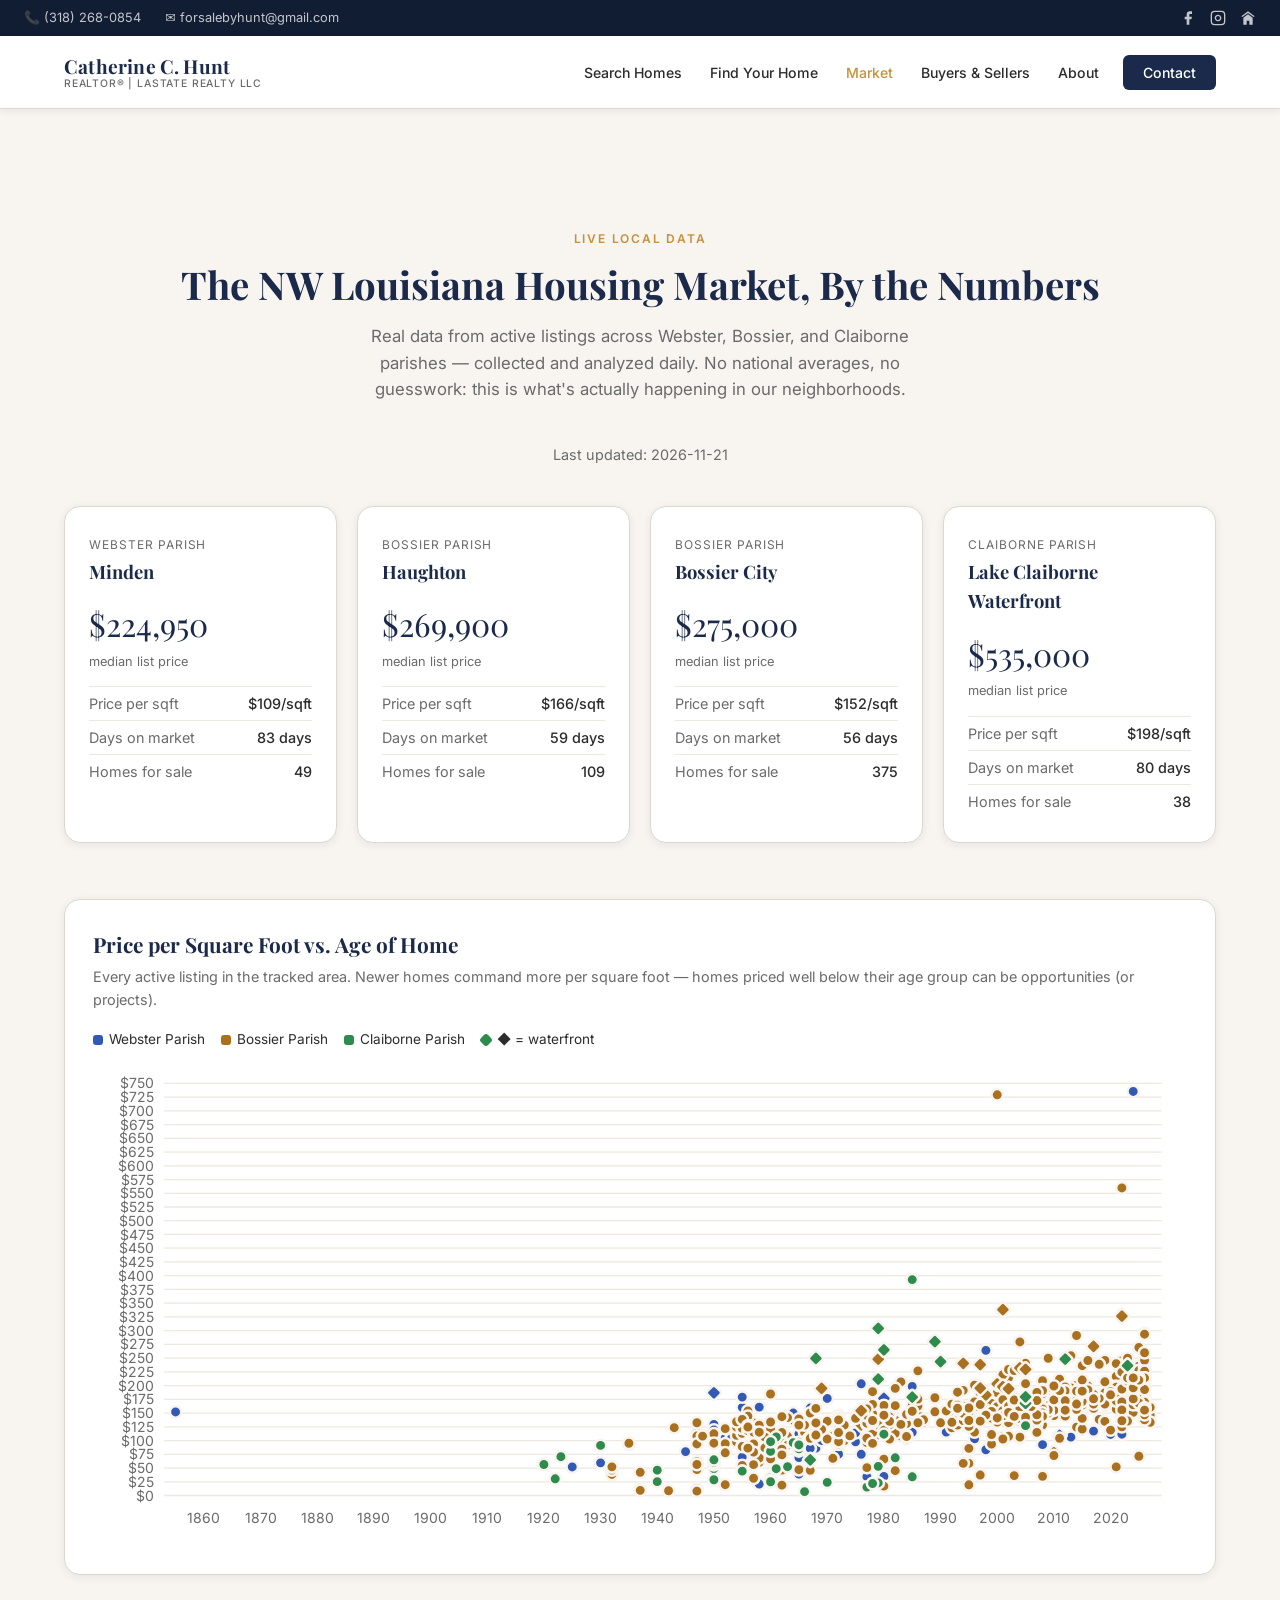
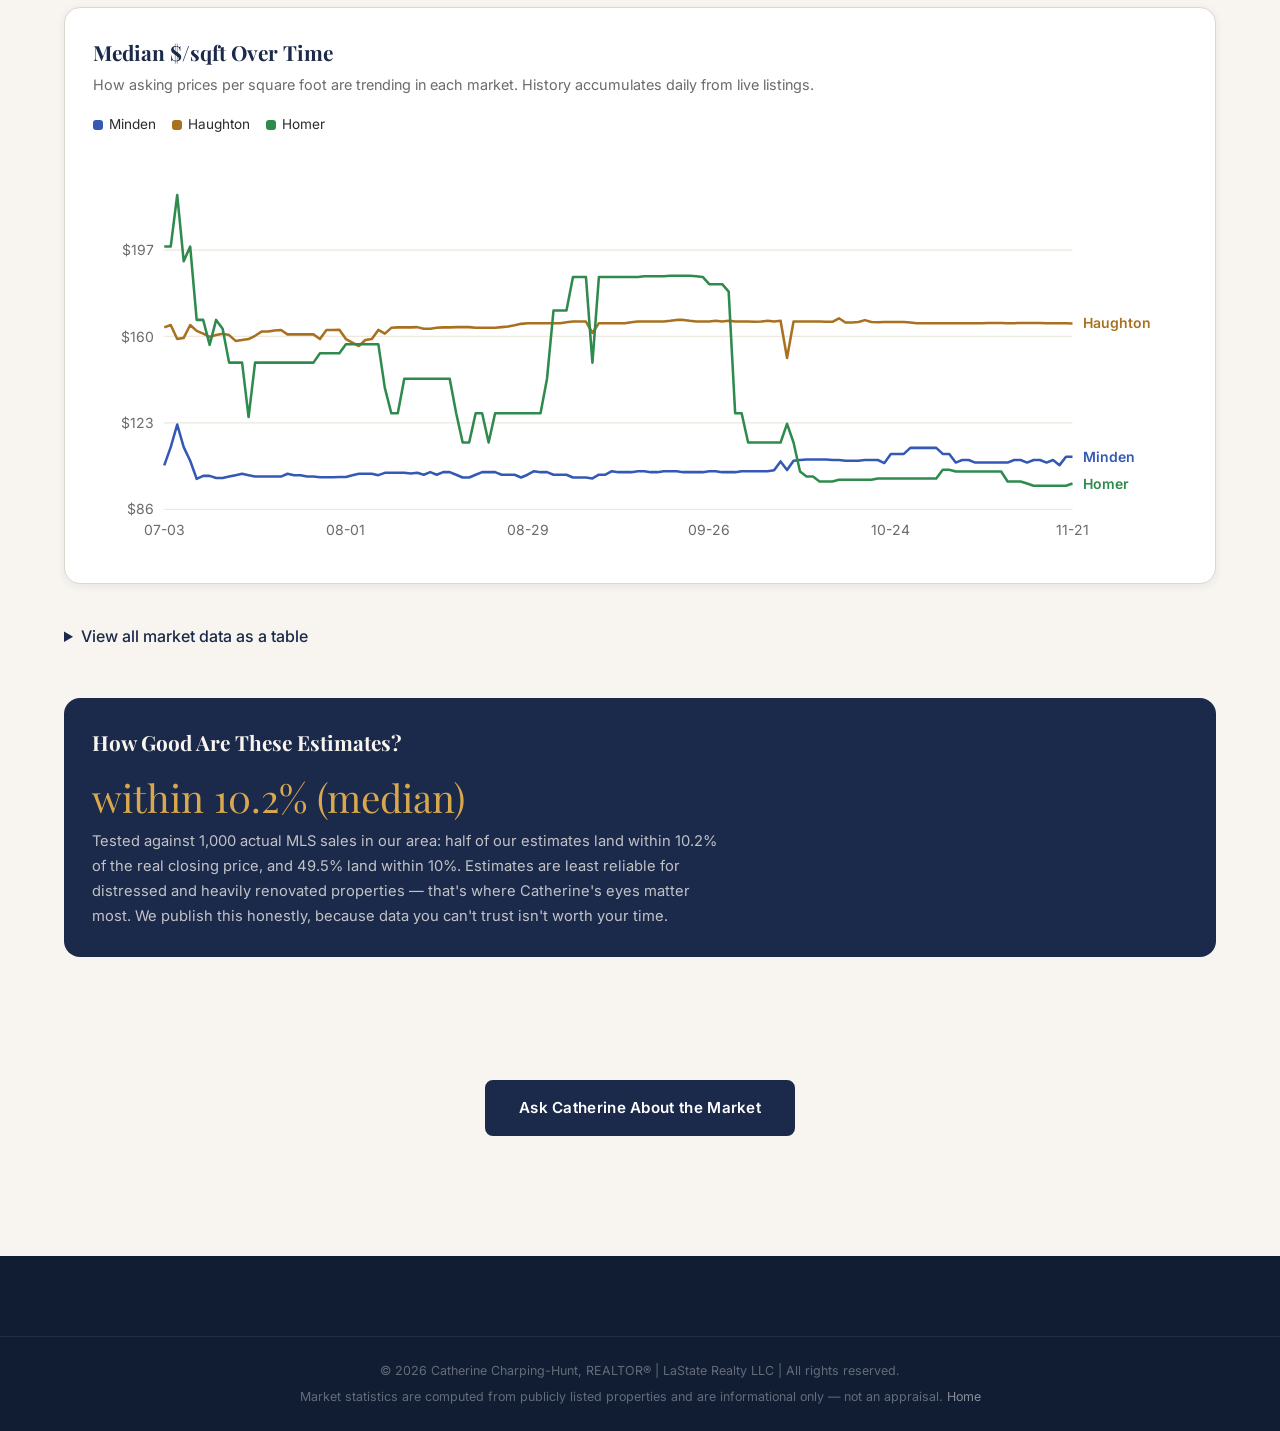
==== market.html @ a7c4f180 "Publish site 2026-11-21" ====
<!DOCTYPE html>
<html lang="en">
<head>
  <meta charset="UTF-8" />
  <meta name="viewport" content="width=device-width, initial-scale=1.0" />
  <title>NW Louisiana Housing Market Data | Catherine C. Hunt, Realtor®</title>
  <meta name="description" content="Live housing market data for Minden, Haughton, Bossier City, Lake Claiborne and Northwest Louisiana — median prices, price per square foot, days on market, updated daily." />
  <link rel="canonical" href="https://extradeadfred.github.io/hnt-realtor/market.html" />
  <meta property="og:type" content="website" />
  <meta property="og:title" content="NW Louisiana Housing Market Data — Updated Daily" />
  <meta property="og:description" content="Median prices, $/sqft, and days on market for Minden, Haughton, Bossier City, Lake Claiborne and surrounding parishes." />
  <meta property="og:url" content="https://extradeadfred.github.io/hnt-realtor/market.html" />
  <meta property="og:image" content="https://extradeadfred.github.io/hnt-realtor/assets/hero.jpg" />
  <link rel="preconnect" href="https://fonts.googleapis.com" />
  <link rel="preconnect" href="https://fonts.gstatic.com" crossorigin />
  <link href="https://fonts.googleapis.com/css2?family=Playfair+Display:ital,wght@0,400;0,600;0,700;1,400&family=Inter:wght@300;400;500;600&display=swap" rel="stylesheet" />
  <link rel="stylesheet" href="styles.css" />
  <style>
    /* Page-specific styles for the market dashboard */
    .market-page { padding: 120px 0 80px; background: var(--bg); }
    .updated-line { text-align: center; color: var(--text-muted); font-size: 0.9rem; margin-bottom: 40px; }
    .cohort-grid { display: grid; grid-template-columns: repeat(auto-fit, minmax(260px, 1fr)); gap: 20px; margin-bottom: 56px; }
    .cohort-card { background: var(--white); border: 1px solid var(--border); border-radius: var(--radius-lg); padding: 24px; box-shadow: var(--shadow-sm); }
    .cohort-card h3 { font-family: var(--font-serif); color: var(--navy); font-size: 1.15rem; margin-bottom: 4px; }
    .cohort-card .cohort-tag { font-size: 0.75rem; color: var(--text-muted); text-transform: uppercase; letter-spacing: 0.08em; }
    .cohort-price { font-family: var(--font-serif); font-size: 2rem; color: var(--navy); margin: 12px 0 2px; }
    .cohort-price-label { font-size: 0.8rem; color: var(--text-muted); margin-bottom: 14px; }
    .cohort-row { display: flex; justify-content: space-between; font-size: 0.9rem; padding: 5px 0; border-top: 1px solid var(--bg-alt); }
    .cohort-row span:first-child { color: var(--text-muted); }
    .cohort-row span:last-child { color: var(--text); font-weight: 500; }
    .chart-card { background: var(--white); border: 1px solid var(--border); border-radius: var(--radius-lg); padding: 28px; box-shadow: var(--shadow-sm); margin-bottom: 32px; }
    .chart-card h3 { font-family: var(--font-serif); color: var(--navy); font-size: 1.3rem; margin-bottom: 4px; }
    .chart-card .chart-sub { color: var(--text-muted); font-size: 0.9rem; margin-bottom: 18px; }
    .chart-legend { display: flex; flex-wrap: wrap; gap: 16px; margin-bottom: 12px; font-size: 0.85rem; color: var(--text); }
    .chart-legend .swatch { display: inline-block; width: 10px; height: 10px; border-radius: 3px; margin-right: 6px; vertical-align: -1px; }
    .chart-wrap { position: relative; overflow-x: auto; }
    .chart-wrap svg { display: block; width: 100%; height: auto; }
    .chart-empty { color: var(--text-muted); font-size: 0.95rem; padding: 32px 0; text-align: center; }
    .chart-tooltip { position: absolute; pointer-events: none; background: var(--navy); color: var(--text-light);
      font-size: 0.8rem; line-height: 1.5; padding: 8px 12px; border-radius: var(--radius); box-shadow: var(--shadow-md);
      opacity: 0; transition: opacity 0.1s; white-space: nowrap; z-index: 5; }
    .axis-label { font-size: 11px; fill: var(--text-muted); font-family: var(--font-sans); }
    .grid-line { stroke: var(--bg-alt); stroke-width: 1; }
    .accuracy-card { background: var(--navy); color: var(--text-light); border-radius: var(--radius-lg); padding: 28px; margin-bottom: 32px; }
    .accuracy-card h3 { font-family: var(--font-serif); font-size: 1.3rem; margin-bottom: 8px; color: var(--text-light); }
    .accuracy-card p { color: rgba(248,245,240,0.75); font-size: 0.92rem; line-height: 1.7; max-width: 640px; }
    .accuracy-num { font-family: var(--font-serif); font-size: 2.4rem; color: var(--gold-light); }
    .pulse-card { background: var(--white); border-left: 4px solid var(--gold); border-radius: var(--radius); padding: 24px 28px; margin-bottom: 32px; box-shadow: var(--shadow-sm); }
    .pulse-card h3 { font-family: var(--font-serif); color: var(--navy); margin-bottom: 8px; }
    .pulse-card .pulse-date { font-size: 0.8rem; color: var(--text-muted); margin-bottom: 10px; }
    .data-table-details { margin-bottom: 40px; }
    .data-table-details summary { cursor: pointer; color: var(--navy); font-weight: 500; padding: 8px 0; }
    .data-table { width: 100%; border-collapse: collapse; font-size: 0.88rem; background: var(--white); }
    .data-table th, .data-table td { text-align: left; padding: 8px 12px; border-bottom: 1px solid var(--bg-alt); }
    .data-table th { color: var(--text-muted); font-weight: 500; }
    .market-cta-band { text-align: center; padding: 40px 24px; }
  </style>
</head>
<body>

  <!-- ===== TOP BAR ===== -->
  <div class="topbar">
    <span>📞 <a href="tel:3182680854">(318) 268-0854</a></span>
    <span>✉ <a href="mailto:forsalebyhunt@gmail.com">forsalebyhunt@gmail.com</a></span>
    <div class="topbar-social">
      <a href="https://www.facebook.com/CatherineHuntRealtor/" aria-label="Facebook" target="_blank" rel="noopener">
        <svg viewBox="0 0 24 24" fill="currentColor"><path d="M18 2h-3a5 5 0 0 0-5 5v3H7v4h3v8h4v-8h3l1-4h-4V7a1 1 0 0 1 1-1h3z"/></svg>
      </a>
      <a href="https://www.instagram.com/realtorcatherinehunt/" aria-label="Instagram" target="_blank" rel="noopener">
        <svg viewBox="0 0 24 24" fill="none" stroke="currentColor" stroke-width="2"><rect x="2" y="2" width="20" height="20" rx="5" ry="5"/><path d="M16 11.37A4 4 0 1 1 12.63 8 4 4 0 0 1 16 11.37z"/><line x1="17.5" y1="6.5" x2="17.51" y2="6.5"/></svg>
      </a>
      <a href="https://www.zillow.com/profile/Catherine%20Hunt" aria-label="Zillow" target="_blank" rel="noopener">
        <svg viewBox="0 0 24 24" fill="currentColor"><path d="M12 2L2 9.5l1.5 1L12 4.5l8.5 6L22 9.5z"/><path d="M12 6.5L5 11.5V22h5v-6h4v6h5V11.5z"/></svg>
      </a>
    </div>
  </div>

  <!-- ===== HEADER / NAV ===== -->
  <header class="header scrolled" id="header">
    <div class="header-inner container">
      <a href="index.html" class="logo">
        <span class="logo-name">Catherine C. Hunt</span>
        <span class="logo-title">REALTOR® | LaState Realty LLC</span>
      </a>
      <nav class="nav" id="nav">
        <ul class="nav-list">
          <li><a href="index.html#search" class="nav-link">Search Homes</a></li>
          <li><a href="index.html#neighborhoods" class="nav-link">Find Your Home</a></li>
          <li><a href="market.html" class="nav-link" style="color: var(--gold);">Market</a></li>
          <li><a href="index.html#buyers-sellers" class="nav-link">Buyers &amp; Sellers</a></li>
          <li><a href="index.html#about" class="nav-link">About</a></li>
          <li><a href="index.html#contact" class="nav-link nav-link--cta">Contact</a></li>
        </ul>
      </nav>
      <button class="hamburger" id="hamburger" aria-label="Open menu" aria-expanded="false">
        <span></span><span></span><span></span>
      </button>
    </div>
  </header>

  <main class="market-page">
    <div class="container">
      <p class="section-eyebrow center">Live Local Data</p>
      <h1 class="section-title center">The NW Louisiana Housing Market, By the Numbers</h1>
      <p class="section-sub center">Real data from active listings across Webster, Bossier, and Claiborne parishes — collected and analyzed daily. No national averages, no guesswork: this is what's actually happening in our neighborhoods.</p>
      <p class="updated-line">Last updated: <span data-stat-updated>2026-11-21</span></p>

      <!-- Market Pulse (published only after Catherine approves the draft) -->
      <div class="pulse-card" id="pulse-card" hidden>
        <h3>Catherine's Market Pulse</h3>
        <p class="pulse-date" id="pulse-date"></p>
        <p id="pulse-text"></p>
      </div>

      <!-- ===== COHORT SNAPSHOT CARDS (static text = crawlable; JS refreshes) ===== -->
      <div class="cohort-grid">
        <div class="cohort-card">
          <span class="cohort-tag">Webster Parish</span>
          <h3>Minden</h3>
          <div class="cohort-price" data-stat="Minden:median_price">$224,950</div>
          <div class="cohort-price-label">median list price</div>
          <div class="cohort-row"><span>Price per sqft</span><span data-stat="Minden:median_ppsf">$108/sqft</span></div>
          <div class="cohort-row"><span>Days on market</span><span data-stat="Minden:median_dom">83 days</span></div>
          <div class="cohort-row"><span>Homes for sale</span><span data-stat="Minden:inventory">49</span></div>
        </div>
        <div class="cohort-card">
          <span class="cohort-tag">Bossier Parish</span>
          <h3>Haughton</h3>
          <div class="cohort-price" data-stat="Haughton:median_price">$269,900</div>
          <div class="cohort-price-label">median list price</div>
          <div class="cohort-row"><span>Price per sqft</span><span data-stat="Haughton:median_ppsf">$166/sqft</span></div>
          <div class="cohort-row"><span>Days on market</span><span data-stat="Haughton:median_dom">59 days</span></div>
          <div class="cohort-row"><span>Homes for sale</span><span data-stat="Haughton:inventory">109</span></div>
        </div>
        <div class="cohort-card">
          <span class="cohort-tag">Bossier Parish</span>
          <h3>Bossier City</h3>
          <div class="cohort-price" data-stat="Bossier City:median_price">$275,000</div>
          <div class="cohort-price-label">median list price</div>
          <div class="cohort-row"><span>Price per sqft</span><span data-stat="Bossier City:median_ppsf">$152/sqft</span></div>
          <div class="cohort-row"><span>Days on market</span><span data-stat="Bossier City:median_dom">56 days</span></div>
          <div class="cohort-row"><span>Homes for sale</span><span data-stat="Bossier City:inventory">375</span></div>
        </div>
        <div class="cohort-card">
          <span class="cohort-tag">Claiborne Parish</span>
          <h3>Lake Claiborne Waterfront</h3>
          <div class="cohort-price" data-stat="Waterfront:median_price">$535,000</div>
          <div class="cohort-price-label">median list price</div>
          <div class="cohort-row"><span>Price per sqft</span><span data-stat="Waterfront:median_ppsf">$198/sqft</span></div>
          <div class="cohort-row"><span>Days on market</span><span data-stat="Waterfront:median_dom">80 days</span></div>
          <div class="cohort-row"><span>Homes for sale</span><span data-stat="Waterfront:inventory">38</span></div>
        </div>
      </div>

      <!-- ===== SCATTER: $/sqft vs year built ===== -->
      <div class="chart-card">
        <h3>Price per Square Foot vs. Age of Home</h3>
        <p class="chart-sub">Every active listing in the tracked area. Newer homes command more per square foot — homes priced well below their age group can be opportunities (or projects).</p>
        <div class="chart-legend" id="scatter-legend"></div>
        <div class="chart-wrap" id="scatter-wrap"><p class="chart-empty">Data updates daily — the first market snapshot is on its way.</p></div>
      </div>

      <!-- ===== TREND LINES: median $/sqft over time ===== -->
      <div class="chart-card">
        <h3>Median $/sqft Over Time</h3>
        <p class="chart-sub">How asking prices per square foot are trending in each market. History accumulates daily from live listings.</p>
        <div class="chart-legend" id="trend-legend"></div>
        <div class="chart-wrap" id="trend-wrap"><p class="chart-empty">Trend lines appear once a few days of history have accumulated.</p></div>
      </div>

      <!-- ===== TABLE VIEW (accessibility fallback for the charts) ===== -->
      <details class="data-table-details">
        <summary>View all market data as a table</summary>
        <div style="overflow-x:auto"><table class="data-table" id="stats-table">
          <thead><tr><th>Area</th><th>Homes for sale</th><th>Median price</th><th>Median $/sqft</th><th>Median DOM</th><th>New (7d)</th><th>Price cuts (7d)</th><th>Pending (7d)</th></tr></thead>
          <tbody></tbody>
        </table></div>
      </details>

      <!-- ===== MODEL ACCURACY ===== -->
      <div class="accuracy-card" id="accuracy-card" hidden>
        <h3>How Good Are These Estimates?</h3>
        <div class="accuracy-num" id="accuracy-num">—</div>
        <p id="accuracy-text">We track every value estimate against what homes actually go for, and publish our accuracy honestly — because data you can't trust isn't worth your time.</p>
      </div>

      <div class="market-cta-band">
        <p class="market-cta-text">The data tells part of the story. Catherine tells the rest — what's selling fast, what's overpriced, and where the real opportunities are right now.</p>
        <a href="index.html#contact" class="btn btn--primary">Ask Catherine About the Market</a>
      </div>
    </div>
  </main>

  <footer class="footer">
    <div class="footer-bottom">
      <p>© 2026 Catherine Charping-Hunt, REALTOR® | LaState Realty LLC | All rights reserved.</p>
      <p>Market statistics are computed from publicly listed properties and are informational only — not an appraisal. <a href="index.html">Home</a></p>
    </div>
  </footer>

  <script>
  (async () => {
    const PARISH_COLORS = { Webster: '#3459B5', Bossier: '#A9711F', Claiborne: '#2F8A4E' };
    const fmtPrice = v => v == null ? '—' : '$' + Math.round(v).toLocaleString();
    const fmtPpsf  = v => v == null ? '—' : '$' + Math.round(v).toLocaleString() + '/sqft';
    const fetchJson = async p => { try { const r = await fetch(p); return r.ok ? await r.json() : null; } catch { return null; } };

    const [stats, listings, history, metrics, pulse] = await Promise.all([
      fetchJson('data/market-stats.json'), fetchJson('data/listings.json'),
      fetchJson('data/history.json'), fetchJson('data/model-metrics.json'),
      fetchJson('data/pulse.json'),
    ]);

    // --- Stat cards + table ---
    if (stats) {
      document.querySelectorAll('[data-stat]').forEach(el => {
        const [cohort, field] = el.dataset.stat.split(':');
        const v = (stats.cohorts[cohort] || {})[field];
        if (v == null) { el.textContent = '—'; return; }
        el.textContent = field === 'median_price' ? fmtPrice(v)
          : field === 'median_ppsf' ? fmtPpsf(v)
          : field === 'median_dom' ? v + ' days' : v;
      });
      document.querySelectorAll('[data-stat-updated]').forEach(el => el.textContent = stats.updated);
      const tbody = document.querySelector('#stats-table tbody');
      tbody.innerHTML = Object.entries(stats.cohorts).map(([name, c]) =>
        `<tr><td>${name}</td><td>${c.inventory}</td><td>${fmtPrice(c.median_price)}</td><td>${fmtPpsf(c.median_ppsf)}</td><td>${c.median_dom ?? '—'}</td><td>${c.new_7d}</td><td>${c.price_cuts_7d}</td><td>${c.pending_7d}</td></tr>`).join('');
    }

    // --- Pulse (only exists after Catherine approves a draft) ---
    if (pulse && pulse.text) {
      document.getElementById('pulse-card').hidden = false;
      document.getElementById('pulse-date').textContent = pulse.date || '';
      document.getElementById('pulse-text').textContent = pulse.text;
    }

    // --- Model accuracy: live outcomes only once enough TRUE solds exist
    // (off-market proxies are noisy); otherwise the MLS-sales backtest ---
    if (metrics && metrics.n_true_solds >= 25 && metrics.mape_pct != null && metrics.mape_pct <= 15) {
      document.getElementById('accuracy-card').hidden = false;
      document.getElementById('accuracy-num').textContent = `within ${metrics.mape_pct}% on average`;
      document.getElementById('accuracy-text').textContent =
        `Across ${metrics.n_outcomes} homes that left the market, our value estimates have been within ${metrics.mape_pct}% of the final price on average` +
        (metrics.within_10pct != null ? `, and within 10% for ${metrics.within_10pct}% of homes.` : '.') +
        ' We publish this honestly — data you can\'t trust isn\'t worth your time.';
    } else if (metrics && metrics.backtest && metrics.backtest.n >= 25 && metrics.backtest.median_err_pct <= 15) {
      const b = metrics.backtest;
      document.getElementById('accuracy-card').hidden = false;
      document.getElementById('accuracy-num').textContent = `within ${b.median_err_pct}% (median)`;
      document.getElementById('accuracy-text').textContent =
        `Tested against ${b.n.toLocaleString()} actual MLS sales in our area: half of our estimates land within ${b.median_err_pct}% of the real closing price, and ${b.within_10pct}% land within 10%. Estimates are least reliable for distressed and heavily renovated properties — that's where Catherine's eyes matter most. We publish this honestly, because data you can't trust isn't worth your time.`;
    }

    // --- Shared tooltip helper ---
    function makeTooltip(wrap) {
      const tip = document.createElement('div');
      tip.className = 'chart-tooltip';
      wrap.appendChild(tip);
      return {
        show(html, x, y) {
          tip.innerHTML = html; tip.style.opacity = 1;
          tip.style.left = Math.min(x + 14, wrap.clientWidth - 170) + 'px';
          tip.style.top = (y - 10) + 'px';
        },
        hide() { tip.style.opacity = 0; },
      };
    }
    const SVG = (tag, attrs) => {
      const el = document.createElementNS('http://www.w3.org/2000/svg', tag);
      for (const [k, v] of Object.entries(attrs)) el.setAttribute(k, v);
      return el;
    };

    // --- Scatter: $/sqft vs year built ---
    const pts = (listings || []).filter(l =>
      l.status === 'active' && l.year_built && l.price && l.sqft > 200)
      .map(l => ({ x: l.year_built, y: l.price / l.sqft, parish: l.parish, wf: l.waterfront, city: l.city, sqft: l.sqft }));
    if (pts.length >= 5) {
      const wrap = document.getElementById('scatter-wrap');
      wrap.innerHTML = '';
      const W = 860, H = 380, M = { t: 16, r: 20, b: 40, l: 56 };
      const xmin = Math.min(...pts.map(p => p.x)) - 2, xmax = Math.max(...pts.map(p => p.x)) + 2;
      const ymax = Math.ceil(Math.max(...pts.map(p => p.y)) / 25) * 25;
      const sx = v => M.l + (v - xmin) / (xmax - xmin) * (W - M.l - M.r);
      const sy = v => H - M.b - v / ymax * (H - M.t - M.b);
      const svg = SVG('svg', { viewBox: `0 0 ${W} ${H}`, role: 'img', 'aria-label': 'Scatter plot of price per square foot versus year built' });
      for (let gy = 0; gy <= ymax; gy += 25) {
        svg.appendChild(SVG('line', { x1: M.l, x2: W - M.r, y1: sy(gy), y2: sy(gy), class: 'grid-line' }));
        const lbl = SVG('text', { x: M.l - 8, y: sy(gy) + 4, 'text-anchor': 'end', class: 'axis-label' });
        lbl.textContent = '$' + gy; svg.appendChild(lbl);
      }
      for (let gx = Math.ceil(xmin / 10) * 10; gx <= xmax; gx += 10) {
        const lbl = SVG('text', { x: sx(gx), y: H - M.b + 22, 'text-anchor': 'middle', class: 'axis-label' });
        lbl.textContent = gx; svg.appendChild(lbl);
      }
      const tip = makeTooltip(wrap);
      pts.forEach(p => {
        const c = PARISH_COLORS[p.parish] || '#6B6B6B';
        const mark = p.wf
          ? SVG('rect', { x: sx(p.x) - 4.5, y: sy(p.y) - 4.5, width: 9, height: 9, rx: 2, fill: c, stroke: '#F8F5F0', 'stroke-width': 2, transform: `rotate(45 ${sx(p.x)} ${sy(p.y)})` })
          : SVG('circle', { cx: sx(p.x), cy: sy(p.y), r: 4.5, fill: c, stroke: '#F8F5F0', 'stroke-width': 2 });
        const hit = SVG('circle', { cx: sx(p.x), cy: sy(p.y), r: 11, fill: 'transparent' });
        hit.addEventListener('mousemove', e => {
          const r = wrap.getBoundingClientRect();
          tip.show(`<strong>${p.city}${p.wf ? ' · waterfront' : ''}</strong><br>Built ${p.x} · ${p.sqft.toLocaleString()} sqft<br>${fmtPpsf(p.y)}`, e.clientX - r.left, e.clientY - r.top);
        });
        hit.addEventListener('mouseleave', tip.hide);
        svg.appendChild(mark); svg.appendChild(hit);
      });
      wrap.appendChild(svg);
      document.getElementById('scatter-legend').innerHTML =
        Object.entries(PARISH_COLORS).map(([p, c]) => `<span><span class="swatch" style="background:${c}"></span>${p} Parish</span>`).join('') +
        `<span><span class="swatch" style="background:#2F8A4E; transform:rotate(45deg)"></span>◆ = waterfront</span>`;
    }

    // --- Trend lines: median $/sqft over time for key cohorts ---
    const TREND_COHORTS = [['Minden', '#3459B5'], ['Haughton', '#A9711F'], ['Homer', '#2F8A4E']];
    const hist = (history || []).filter(h => h.cohorts);
    if (hist.length >= 2) {
      const wrap = document.getElementById('trend-wrap');
      wrap.innerHTML = '';
      const W = 860, H = 320, M = { t: 16, r: 90, b: 36, l: 56 };
      const series = TREND_COHORTS.map(([name, color]) => ({
        name, color,
        pts: hist.map((h, i) => ({ i, date: h.date, v: (h.cohorts[name] || {}).median_ppsf })).filter(p => p.v != null),
      })).filter(s => s.pts.length >= 2);
      if (series.length) {
        const all = series.flatMap(s => s.pts.map(p => p.v));
        const ymin = Math.floor(Math.min(...all) * 0.9), ymax = Math.ceil(Math.max(...all) * 1.05);
        const sx = i => M.l + i / (hist.length - 1) * (W - M.l - M.r);
        const sy = v => H - M.b - (v - ymin) / (ymax - ymin) * (H - M.t - M.b);
        const svg = SVG('svg', { viewBox: `0 0 ${W} ${H}`, role: 'img', 'aria-label': 'Median price per square foot over time by market' });
        const step = Math.max(1, Math.round((ymax - ymin) / 4));
        for (let gy = ymin; gy <= ymax; gy += step) {
          svg.appendChild(SVG('line', { x1: M.l, x2: W - M.r, y1: sy(gy), y2: sy(gy), class: 'grid-line' }));
          const lbl = SVG('text', { x: M.l - 8, y: sy(gy) + 4, 'text-anchor': 'end', class: 'axis-label' });
          lbl.textContent = '$' + gy; svg.appendChild(lbl);
        }
        const nlbl = Math.min(6, hist.length);
        for (let k = 0; k < nlbl; k++) {
          const i = Math.round(k * (hist.length - 1) / (nlbl - 1 || 1));
          const lbl = SVG('text', { x: sx(i), y: H - M.b + 20, 'text-anchor': 'middle', class: 'axis-label' });
          lbl.textContent = hist[i].date.slice(5); svg.appendChild(lbl);
        }
        const tip = makeTooltip(wrap);
        // Direct end-labels, nudged apart so close series don't collide
        const labelYs = series
          .map(s => ({ s, y: sy(s.pts[s.pts.length - 1].v) }))
          .sort((a, b) => a.y - b.y);
        for (let k = 1; k < labelYs.length; k++) {
          if (labelYs[k].y - labelYs[k - 1].y < 14) labelYs[k].y = labelYs[k - 1].y + 14;
        }
        const labelY = new Map(labelYs.map(o => [o.s.name, o.y]));
        series.forEach(s => {
          const d = s.pts.map((p, j) => (j ? 'L' : 'M') + sx(p.i) + ' ' + sy(p.v)).join(' ');
          svg.appendChild(SVG('path', { d, fill: 'none', stroke: s.color, 'stroke-width': 2, 'stroke-linejoin': 'round' }));
          const last = s.pts[s.pts.length - 1];
          const lbl = SVG('text', { x: sx(last.i) + 8, y: labelY.get(s.name) + 4, class: 'axis-label', style: `fill:${s.color}; font-weight:600` });
          lbl.textContent = s.name; svg.appendChild(lbl);
          s.pts.forEach(p => {
            const hit = SVG('circle', { cx: sx(p.i), cy: sy(p.v), r: 10, fill: 'transparent' });
            hit.addEventListener('mousemove', e => {
              const r = wrap.getBoundingClientRect();
              tip.show(`<strong>${s.name}</strong><br>${p.date}<br>${fmtPpsf(p.v)}`, e.clientX - r.left, e.clientY - r.top);
            });
            hit.addEventListener('mouseleave', tip.hide);
            svg.appendChild(hit);
          });
        });
        wrap.appendChild(svg);
        document.getElementById('trend-legend').innerHTML =
          series.map(s => `<span><span class="swatch" style="background:${s.color}"></span>${s.name}</span>`).join('');
      }
    }
  })();
  </script>
  <script src="script.js"></script>
</body>
</html>
---- styles.css ----
/* =============================================
   CATHERINE C. HUNT — REALTOR® WEBSITE
   Design System & Styles
   "Simple Yet Elegant" — Professional Warmth
   ============================================= */

/* === DESIGN TOKENS === */
:root {
  --navy:        #1B2A4A;
  --navy-dark:   #111D33;
  --navy-mid:    #243459;
  --gold:        #C8903A;
  --gold-light:  #D9A84E;
  --gold-dark:   #A97228;
  --sage:        #6B8F71;
  --sage-light:  #8FAF94;
  --bg:          #F8F5F0;
  --bg-alt:      #EDE8E0;
  --text:        #2C2C2C;
  --text-muted:  #6B6B6B;
  --text-light:  #F8F5F0;
  --white:       #FFFFFF;
  --border:      #DDD8CF;

  --font-serif:  'Playfair Display', Georgia, serif;
  --font-sans:   'Inter', system-ui, -apple-system, sans-serif;

  --radius:      8px;
  --radius-lg:   16px;
  --shadow-sm:   0 2px 8px rgba(27,42,74,0.08);
  --shadow-md:   0 4px 20px rgba(27,42,74,0.12);
  --shadow-lg:   0 8px 40px rgba(27,42,74,0.16);

  --transition:  0.25s ease;
  --max-width:   1200px;
}

/* === RESET & BASE === */
*, *::before, *::after { box-sizing: border-box; margin: 0; padding: 0; }

html {
  scroll-behavior: smooth;
  font-size: 16px;
}

body {
  font-family: var(--font-sans);
  color: var(--text);
  background: var(--bg);
  line-height: 1.6;
  overflow-x: hidden;
}

img { max-width: 100%; display: block; }

a { color: inherit; text-decoration: none; }

ul { list-style: none; }

button { cursor: pointer; border: none; background: none; font-family: inherit; }

input, select, textarea {
  font-family: var(--font-sans);
  font-size: 1rem;
}

/* === UTILITY === */
.container {
  max-width: var(--max-width);
  margin: 0 auto;
  padding: 0 24px;
}

.center { text-align: center; }

.section-eyebrow {
  font-family: var(--font-sans);
  font-size: 0.75rem;
  font-weight: 600;
  letter-spacing: 0.15em;
  text-transform: uppercase;
  color: var(--gold);
  margin-bottom: 12px;
}

.section-title {
  font-family: var(--font-serif);
  font-size: clamp(1.75rem, 3vw, 2.5rem);
  font-weight: 700;
  color: var(--navy);
  line-height: 1.2;
  margin-bottom: 16px;
}

.section-title--left { text-align: left; }
.section-title--light { color: var(--text-light); }

.section-sub {
  font-size: 1.05rem;
  color: var(--text-muted);
  max-width: 580px;
  margin-bottom: 40px;
}

.section-sub.center { margin-left: auto; margin-right: auto; }

/* === BUTTONS === */
.btn {
  display: inline-flex;
  align-items: center;
  justify-content: center;
  padding: 14px 32px;
  border-radius: var(--radius);
  font-family: var(--font-sans);
  font-size: 0.95rem;
  font-weight: 600;
  letter-spacing: 0.02em;
  transition: all var(--transition);
  cursor: pointer;
  white-space: nowrap;
}

.btn--primary {
  background: var(--navy);
  color: var(--white);
  border: 2px solid var(--navy);
}
.btn--primary:hover {
  background: var(--navy-mid);
  border-color: var(--navy-mid);
  transform: translateY(-1px);
  box-shadow: var(--shadow-md);
}

.btn--gold {
  background: var(--gold);
  color: var(--white);
  border: 2px solid var(--gold);
}
.btn--gold:hover {
  background: var(--gold-dark);
  border-color: var(--gold-dark);
  transform: translateY(-1px);
  box-shadow: var(--shadow-md);
}

.btn--outline {
  background: transparent;
  color: var(--white);
  border: 2px solid rgba(255,255,255,0.7);
}
.btn--outline:hover {
  background: rgba(255,255,255,0.1);
  border-color: var(--white);
}

.btn--ghost {
  background: transparent;
  color: var(--navy);
  border: 2px solid var(--navy);
}
.btn--ghost:hover {
  background: var(--navy);
  color: var(--white);
}

.btn--search {
  background: var(--gold);
  color: var(--white);
  border: none;
  padding: 14px 32px;
  border-radius: var(--radius);
  font-weight: 600;
  font-size: 0.95rem;
  height: 52px;
  align-self: flex-end;
  transition: all var(--transition);
  white-space: nowrap;
  flex-shrink: 0;
}
.btn--search:hover {
  background: var(--gold-dark);
  transform: translateY(-1px);
}

.btn--full { width: 100%; }

/* === TOP BAR === */
.topbar {
  background: var(--navy-dark);
  color: rgba(255,255,255,0.75);
  font-size: 0.8rem;
  padding: 8px 24px;
  display: flex;
  align-items: center;
  gap: 24px;
  flex-wrap: wrap;
}

.topbar a { color: rgba(255,255,255,0.75); transition: color var(--transition); }
.topbar a:hover { color: var(--gold-light); }

.topbar-social {
  margin-left: auto;
  display: flex;
  gap: 14px;
  align-items: center;
}

.topbar-social a {
  display: flex;
  align-items: center;
  transition: color var(--transition);
}

.topbar-social svg {
  width: 16px;
  height: 16px;
}

/* === HEADER === */
.header {
  position: sticky;
  top: 0;
  z-index: 100;
  background: var(--white);
  border-bottom: 1px solid var(--border);
  box-shadow: var(--shadow-sm);
  transition: box-shadow var(--transition);
}

.header.scrolled {
  box-shadow: var(--shadow-md);
}

.header-inner {
  display: flex;
  align-items: center;
  justify-content: space-between;
  height: 72px;
  gap: 24px;
}

.logo {
  display: flex;
  flex-direction: column;
  line-height: 1.2;
  flex-shrink: 0;
}

.logo-name {
  font-family: var(--font-serif);
  font-size: 1.2rem;
  font-weight: 700;
  color: var(--navy);
  letter-spacing: 0.01em;
}

.logo-title {
  font-size: 0.65rem;
  font-weight: 500;
  color: var(--text-muted);
  letter-spacing: 0.08em;
  text-transform: uppercase;
}

/* === NAV === */
.nav-list {
  display: flex;
  align-items: center;
  gap: 4px;
}

.nav-link {
  font-size: 0.88rem;
  font-weight: 500;
  color: var(--text);
  padding: 8px 12px;
  border-radius: 6px;
  transition: all var(--transition);
  white-space: nowrap;
}

.nav-link:hover { color: var(--navy); background: var(--bg-alt); }

.nav-link--cta {
  background: var(--navy);
  color: var(--white) !important;
  padding: 9px 20px;
  margin-left: 8px;
}

.nav-link--cta:hover {
  background: var(--navy-mid) !important;
  color: var(--white) !important;
}

/* Dropdown */
.nav-dropdown { position: relative; }

.nav-link--dropdown { display: flex; align-items: center; gap: 4px; }

.caret { font-size: 0.7em; transition: transform var(--transition); }

.nav-dropdown:hover .caret { transform: rotate(180deg); }

.dropdown-menu {
  position: absolute;
  top: calc(100% + 8px);
  left: 0;
  background: var(--white);
  border: 1px solid var(--border);
  border-radius: var(--radius);
  box-shadow: var(--shadow-lg);
  min-width: 240px;
  padding: 8px 0;
  opacity: 0;
  visibility: hidden;
  transform: translateY(-8px);
  transition: all var(--transition);
  z-index: 200;
}

.nav-dropdown:hover .dropdown-menu {
  opacity: 1;
  visibility: visible;
  transform: translateY(0);
}

.dropdown-menu li a {
  display: block;
  padding: 10px 20px;
  font-size: 0.875rem;
  color: var(--text);
  transition: all var(--transition);
  border-left: 3px solid transparent;
}

.dropdown-menu li a:hover {
  background: var(--bg);
  color: var(--navy);
  border-left-color: var(--gold);
  padding-left: 24px;
}

/* Hamburger */
.hamburger {
  display: none;
  flex-direction: column;
  gap: 5px;
  padding: 8px;
  border-radius: 6px;
  transition: background var(--transition);
}

.hamburger:hover { background: var(--bg-alt); }

.hamburger span {
  display: block;
  width: 22px;
  height: 2px;
  background: var(--navy);
  border-radius: 2px;
  transition: all 0.3s ease;
}

.hamburger.active span:nth-child(1) { transform: translateY(7px) rotate(45deg); }
.hamburger.active span:nth-child(2) { opacity: 0; }
.hamburger.active span:nth-child(3) { transform: translateY(-7px) rotate(-45deg); }

/* === HERO === */
.hero {
  position: relative;
  min-height: 90vh;
  display: flex;
  align-items: center;
  background:
    linear-gradient(135deg, rgba(27,42,74,0.85) 0%, rgba(17,29,51,0.6) 100%),
    url('assets/hero.jpg') center / cover no-repeat,
    linear-gradient(160deg, #2d4a6b 0%, #1B2A4A 30%, #3d6b4a 70%, #2C4A3E 100%);
  background-size: cover;
  background-position: center;
  overflow: hidden;
}

/* Subtle texture overlay */
.hero::before {
  content: '';
  position: absolute;
  inset: 0;
  background-image:
    radial-gradient(circle at 20% 80%, rgba(107,143,113,0.15) 0%, transparent 50%),
    radial-gradient(circle at 80% 20%, rgba(200,144,58,0.1) 0%, transparent 50%);
  pointer-events: none;
}

.hero-overlay {
  position: absolute;
  inset: 0;
  background: linear-gradient(to right, rgba(27,42,74,0.7) 0%, rgba(27,42,74,0.2) 100%);
}

.hero-content {
  position: relative;
  z-index: 2;
  max-width: 640px;
  padding: 80px 24px;
}

.hero-eyebrow {
  font-size: 0.8rem;
  font-weight: 600;
  letter-spacing: 0.2em;
  text-transform: uppercase;
  color: var(--gold-light);
  margin-bottom: 20px;
}

.hero-headline {
  font-family: var(--font-serif);
  font-size: clamp(2.5rem, 6vw, 4rem);
  font-weight: 700;
  color: var(--white);
  line-height: 1.15;
  margin-bottom: 20px;
  text-shadow: 0 2px 20px rgba(0,0,0,0.3);
}

.hero-sub {
  font-size: 1.1rem;
  color: rgba(255,255,255,0.85);
  line-height: 1.7;
  margin-bottom: 36px;
  max-width: 480px;
}

.hero-ctas {
  display: flex;
  gap: 16px;
  flex-wrap: wrap;
}

.hero-scroll-hint {
  position: absolute;
  bottom: 32px;
  left: 50%;
  transform: translateX(-50%);
  display: flex;
  flex-direction: column;
  align-items: center;
  gap: 8px;
  color: rgba(255,255,255,0.5);
  font-size: 0.75rem;
  letter-spacing: 0.1em;
  text-transform: uppercase;
  z-index: 2;
}

.scroll-arrow {
  width: 20px;
  height: 20px;
  border-right: 2px solid rgba(255,255,255,0.4);
  border-bottom: 2px solid rgba(255,255,255,0.4);
  transform: rotate(45deg);
  animation: bounce 2s infinite;
}

@keyframes bounce {
  0%, 100% { transform: rotate(45deg) translateY(0); }
  50% { transform: rotate(45deg) translateY(4px); }
}

/* === STATS BAR === */
.stats-bar {
  background: var(--navy);
  padding: 40px 24px;
}

.stats-grid {
  display: grid;
  grid-template-columns: repeat(4, 1fr);
  gap: 24px;
  text-align: center;
}

.stat {
  display: flex;
  flex-direction: column;
  gap: 6px;
  padding: 16px;
  border-right: 1px solid rgba(255,255,255,0.1);
}

.stat:last-child { border-right: none; }

.stat-number {
  font-family: var(--font-serif);
  font-size: 2.5rem;
  font-weight: 700;
  color: var(--gold-light);
  line-height: 1;
}

.stat-label {
  font-size: 0.8rem;
  color: rgba(255,255,255,0.6);
  font-weight: 400;
  letter-spacing: 0.03em;
  text-transform: uppercase;
}

/* === SEARCH SECTION === */
.search-section {
  padding: 80px 0;
  background: var(--bg);
}

.search-wrapper { text-align: center; }

.search-bar-wrap {
  background: var(--white);
  border: 1px solid var(--border);
  border-radius: var(--radius-lg);
  padding: 24px;
  box-shadow: var(--shadow-md);
  margin-bottom: 20px;
}

.search-row {
  display: flex;
  gap: 12px;
  align-items: flex-end;
  flex-wrap: wrap;
}

.search-field {
  display: flex;
  flex-direction: column;
  gap: 6px;
  flex: 1;
  min-width: 160px;
}

.search-field--sm { flex: 0 0 140px; min-width: 120px; }

.search-field label {
  font-size: 0.75rem;
  font-weight: 600;
  color: var(--text-muted);
  letter-spacing: 0.05em;
  text-transform: uppercase;
  text-align: left;
}

.search-field input,
.search-field select {
  height: 52px;
  padding: 0 16px;
  border: 1.5px solid var(--border);
  border-radius: var(--radius);
  font-size: 0.95rem;
  color: var(--text);
  background: var(--bg);
  transition: border-color var(--transition), box-shadow var(--transition);
  outline: none;
  appearance: none;
  -webkit-appearance: none;
}

.search-field input:focus,
.search-field select:focus {
  border-color: var(--navy);
  box-shadow: 0 0 0 3px rgba(27,42,74,0.1);
}

.quick-searches {
  display: flex;
  align-items: center;
  gap: 10px;
  flex-wrap: wrap;
  justify-content: center;
}

.quick-label {
  font-size: 0.8rem;
  color: var(--text-muted);
  font-weight: 500;
}

.quick-tag {
  font-size: 0.82rem;
  font-weight: 500;
  color: var(--navy);
  background: var(--bg-alt);
  border: 1px solid var(--border);
  padding: 6px 16px;
  border-radius: 100px;
  transition: all var(--transition);
}

.quick-tag:hover {
  background: var(--navy);
  color: var(--white);
  border-color: var(--navy);
}

/* === ABOUT SECTION === */
.about-section {
  padding: 100px 0;
  background: var(--white);
}

.about-grid {
  display: grid;
  grid-template-columns: 420px 1fr;
  gap: 80px;
  align-items: center;
}

.about-photo-wrap {
  position: relative;
}

.about-photo-frame {
  width: 100%;
  border-radius: var(--radius-lg);
  overflow: hidden;
  box-shadow: var(--shadow-lg);
  background: #ffffff;
  position: relative;
}

.about-photo-frame::after {
  content: '';
  position: absolute;
  inset: 0;
  border-radius: var(--radius-lg);
  box-shadow: inset 0 0 0 1px rgba(27,42,74,0.08);
  pointer-events: none;
}

.about-photo {
  width: 100%;
  height: auto;
  display: block;
  border-radius: var(--radius-lg);
  object-fit: cover;
  object-position: top center;
}

.about-badges {
  display: flex;
  gap: 8px;
  margin-top: 16px;
  flex-wrap: wrap;
}

.badge {
  font-size: 0.72rem;
  font-weight: 700;
  letter-spacing: 0.08em;
  text-transform: uppercase;
  color: var(--navy);
  background: var(--bg-alt);
  border: 1.5px solid var(--border);
  padding: 6px 14px;
  border-radius: 100px;
}

.about-text {
  font-size: 1.05rem;
  color: var(--text-muted);
  line-height: 1.8;
  margin-bottom: 20px;
}

.about-ctas {
  display: flex;
  gap: 16px;
  flex-wrap: wrap;
  margin-top: 32px;
}

/* === NEIGHBORHOODS === */
.neighborhoods-section {
  padding: 100px 0;
  background: var(--bg);
}

.neighborhoods-grid {
  display: grid;
  grid-template-columns: repeat(3, 1fr);
  gap: 24px;
  margin-top: 16px;
}

.neighborhood-card {
  background: var(--white);
  border-radius: var(--radius-lg);
  overflow: hidden;
  box-shadow: var(--shadow-sm);
  transition: all var(--transition);
  border: 1px solid var(--border);
  display: block;
}

.neighborhood-card:hover {
  transform: translateY(-4px);
  box-shadow: var(--shadow-lg);
}

.nc-img {
  height: 180px;
  background-size: cover;
  background-position: center;
  position: relative;
  transition: background-image 0.4s ease;
}

/* Neighborhood card photos (assets/, see assets/CREDITS.txt) with gradient fallback colors */
.nc-img--minden    { background: url('assets/minden.jpg') center / cover no-repeat, linear-gradient(135deg, #2d4a5a 0%, #1B3A4A 100%); }
.nc-img--haughton  { background: url('assets/haughton.jpg') center / cover no-repeat, linear-gradient(135deg, #3d5a2d 0%, #2a4A1B 100%); }
.nc-img--waterfront { background: url('assets/waterfront.jpg') center / cover no-repeat, linear-gradient(135deg, #1B3A5A 0%, #1B4A6A 100%); }
.nc-img--rural     { background: url('assets/rural.jpg') center / cover no-repeat, linear-gradient(135deg, #4a3d1B 0%, #5A4A2A 100%); }
.nc-img--sibley    { background: url('assets/sibley.jpg') center / cover no-repeat, linear-gradient(135deg, #3a2d4a 0%, #2A1B5A 100%); }
.nc-img--shreveport { background: url('assets/shreveport.jpg') center / cover no-repeat, linear-gradient(135deg, #1B2A4A 0%, #2A3A5A 100%); }

/* Overlay label on each card image */
.nc-img::after {
  content: attr(class);
  display: none;
}

.nc-body {
  padding: 20px 22px 24px;
}

.nc-body h3 {
  font-family: var(--font-serif);
  font-size: 1.15rem;
  font-weight: 700;
  color: var(--navy);
  margin-bottom: 8px;
}

.nc-body p {
  font-size: 0.875rem;
  color: var(--text-muted);
  line-height: 1.6;
  margin-bottom: 16px;
}

.nc-link {
  font-size: 0.82rem;
  font-weight: 600;
  color: var(--gold);
  letter-spacing: 0.02em;
  transition: color var(--transition);
}

.neighborhood-card:hover .nc-link { color: var(--gold-dark); }

/* === MARKET SNAPSHOT === */
.market-section {
  padding: 100px 0;
  background: var(--bg-alt);
}

.market-grid {
  display: grid;
  grid-template-columns: repeat(2, 1fr);
  gap: 24px;
  margin: 56px 0 48px;
}

.market-card {
  background: var(--white);
  border-radius: var(--radius-lg);
  padding: 32px;
  box-shadow: var(--shadow-sm);
  border: 1px solid var(--border);
  transition: box-shadow var(--transition), transform var(--transition);
  display: flex;
  flex-direction: column;
  gap: 16px;
}

.market-card:hover {
  box-shadow: var(--shadow-md);
  transform: translateY(-2px);
}

.market-card-top {
  display: flex;
  align-items: flex-start;
  justify-content: space-between;
  gap: 12px;
}

.market-card-top h3 {
  font-family: var(--font-serif);
  font-size: 1.2rem;
  color: var(--navy);
  line-height: 1.3;
}

.market-badge {
  font-size: 0.65rem;
  font-weight: 700;
  letter-spacing: 0.08em;
  text-transform: uppercase;
  padding: 4px 10px;
  border-radius: 20px;
  white-space: nowrap;
  flex-shrink: 0;
}

.market-badge--active  { background: #EBF4F0; color: #2A7A54; }
.market-badge--growing { background: #EBF0FB; color: #1B4FB8; }
.market-badge--value   { background: #FBF4EB; color: #A97228; }

.market-desc {
  font-size: 0.9rem;
  color: var(--text-muted);
  line-height: 1.6;
  flex: 1;
}

.market-links {
  display: flex;
  flex-direction: column;
  gap: 10px;
  margin-top: 4px;
}

.market-link {
  display: flex;
  align-items: center;
  gap: 8px;
  font-size: 0.85rem;
  font-weight: 600;
  padding: 10px 16px;
  border-radius: var(--radius);
  transition: background var(--transition), color var(--transition);
  border: 1.5px solid transparent;
}

.market-link svg {
  width: 16px;
  height: 16px;
  flex-shrink: 0;
}

.market-link--zillow {
  background: #EEF4FF;
  color: #006AFF;
  border-color: #C4D8FF;
}

.market-link--zillow:hover {
  background: #006AFF;
  color: var(--white);
  border-color: #006AFF;
}

.market-link--realtor {
  background: #FFF0EE;
  color: #D92228;
  border-color: #FFCFCC;
}

.market-link--realtor:hover {
  background: #D92228;
  color: var(--white);
  border-color: #D92228;
}

.market-cta-wrap {
  text-align: center;
  padding: 40px;
  background: var(--navy);
  border-radius: var(--radius-lg);
  display: flex;
  align-items: center;
  justify-content: space-between;
  gap: 32px;
}

.market-cta-text {
  font-size: 1rem;
  color: rgba(248,245,240,0.85);
  line-height: 1.6;
  text-align: left;
  max-width: 600px;
}

@media (max-width: 768px) {
  .market-grid {
    grid-template-columns: 1fr;
  }
  .market-cta-wrap {
    flex-direction: column;
    text-align: center;
  }
  .market-cta-text {
    text-align: center;
  }
}

/* === BUYERS / SELLERS === */
.buyers-sellers {
  padding: 100px 0;
  background: var(--navy);
}

.bs-grid {
  display: grid;
  grid-template-columns: 1fr 1fr;
  gap: 32px;
}

.bs-card {
  background: rgba(255,255,255,0.05);
  border: 1px solid rgba(255,255,255,0.12);
  border-radius: var(--radius-lg);
  padding: 48px 40px;
  transition: background var(--transition);
}

.bs-card:hover {
  background: rgba(255,255,255,0.08);
}

.bs-icon {
  font-size: 2.5rem;
  margin-bottom: 20px;
}

.bs-card h3 {
  font-family: var(--font-serif);
  font-size: 1.6rem;
  font-weight: 700;
  color: var(--white);
  margin-bottom: 16px;
}

.bs-card > p {
  font-size: 0.95rem;
  color: rgba(255,255,255,0.7);
  line-height: 1.75;
  margin-bottom: 28px;
}

.bs-list {
  margin-bottom: 36px;
  display: flex;
  flex-direction: column;
  gap: 10px;
}

.bs-list li {
  font-size: 0.9rem;
  color: rgba(255,255,255,0.75);
  display: flex;
  align-items: center;
  gap: 10px;
}

.bs-list li::before {
  content: '';
  width: 6px;
  height: 6px;
  border-radius: 50%;
  background: var(--gold);
  flex-shrink: 0;
}

/* === TESTIMONIALS === */
.testimonials-section {
  padding: 100px 0;
  background: var(--bg-alt);
}

.testimonials-grid {
  display: grid;
  grid-template-columns: repeat(3, 1fr);
  gap: 24px;
  margin-bottom: 40px;
}

.testimonial-card {
  background: var(--white);
  border-radius: var(--radius-lg);
  padding: 32px;
  box-shadow: var(--shadow-sm);
  border: 1px solid var(--border);
  display: flex;
  flex-direction: column;
  gap: 16px;
  transition: box-shadow var(--transition);
}

.testimonial-card:hover { box-shadow: var(--shadow-md); }

.stars {
  color: #F5A623;
  font-size: 1rem;
  letter-spacing: 2px;
}

.testimonial-text {
  font-size: 0.95rem;
  line-height: 1.75;
  color: var(--text-muted);
  font-style: italic;
  flex: 1;
}

.testimonial-author {
  display: flex;
  align-items: center;
  gap: 12px;
  padding-top: 16px;
  border-top: 1px solid var(--border);
}

.author-avatar {
  width: 40px;
  height: 40px;
  border-radius: 50%;
  background: var(--navy);
  color: var(--white);
  display: flex;
  align-items: center;
  justify-content: center;
  font-weight: 700;
  font-size: 1rem;
  flex-shrink: 0;
}

.testimonial-author strong {
  display: block;
  font-size: 0.875rem;
  color: var(--navy);
}

.testimonial-author span {
  font-size: 0.78rem;
  color: var(--text-muted);
}

.reviews-link {
  display: flex;
  align-items: center;
  gap: 24px;
  flex-wrap: wrap;
  justify-content: center;
}

.review-platforms {
  display: flex;
  align-items: center;
  gap: 12px;
  font-size: 0.85rem;
  color: var(--text-muted);
}

.review-platforms a {
  color: var(--navy);
  font-weight: 600;
  border-bottom: 1px solid var(--border);
  transition: border-color var(--transition), color var(--transition);
}

.review-platforms a:hover {
  color: var(--gold);
  border-color: var(--gold);
}

/* === VALUATION SECTION === */
.valuation-section {
  padding: 100px 0;
  background: var(--navy);
  position: relative;
  overflow: hidden;
}

.valuation-section::before {
  content: '';
  position: absolute;
  top: -100px;
  right: -100px;
  width: 500px;
  height: 500px;
  background: radial-gradient(circle, rgba(200,144,58,0.1) 0%, transparent 70%);
  pointer-events: none;
}

.valuation-grid {
  display: grid;
  grid-template-columns: 1fr minmax(0, 480px);
  gap: 80px;
  align-items: center;
}

.valuation-text {
  font-size: 1.05rem;
  color: rgba(255,255,255,0.75);
  line-height: 1.8;
  margin-bottom: 28px;
}

.valuation-points {
  display: flex;
  flex-direction: column;
  gap: 12px;
}

.valuation-points li {
  font-size: 0.9rem;
  color: rgba(255,255,255,0.7);
  display: flex;
  align-items: center;
  gap: 10px;
}

.valuation-points li::before {
  content: '✓';
  width: 22px;
  height: 22px;
  background: rgba(200,144,58,0.2);
  border: 1px solid var(--gold);
  border-radius: 50%;
  display: flex;
  align-items: center;
  justify-content: center;
  color: var(--gold-light);
  font-size: 0.7rem;
  font-weight: 700;
  flex-shrink: 0;
}

/* === FORMS === */
.valuation-form-wrap,
.contact-form-wrap {
  background: var(--white);
  border-radius: var(--radius-lg);
  padding: 40px;
  box-shadow: var(--shadow-lg);
  min-width: 0;
  width: 100%;
  box-sizing: border-box;
  overflow: hidden;
}

.valuation-form h3,
.contact-form-wrap h3 {
  font-family: var(--font-serif);
  font-size: 1.4rem;
  color: var(--navy);
  margin-bottom: 24px;
}

.form-field {
  display: flex;
  flex-direction: column;
  gap: 6px;
  margin-bottom: 16px;
}

.form-row {
  display: grid;
  grid-template-columns: 1fr 1fr;
  gap: 16px;
}

.form-field label {
  font-size: 0.78rem;
  font-weight: 600;
  color: var(--text-muted);
  letter-spacing: 0.05em;
  text-transform: uppercase;
}

.form-field input,
.form-field select,
.form-field textarea {
  width: 100%;
  padding: 12px 16px;
  border: 1.5px solid var(--border);
  border-radius: var(--radius);
  font-size: 0.95rem;
  color: var(--text);
  background: var(--bg);
  transition: border-color var(--transition), box-shadow var(--transition);
  outline: none;
  appearance: none;
  -webkit-appearance: none;
  box-sizing: border-box;
}

.form-field input:focus,
.form-field select:focus,
.form-field textarea:focus {
  border-color: var(--navy);
  box-shadow: 0 0 0 3px rgba(27,42,74,0.1);
}

.form-field textarea { resize: vertical; min-height: 80px; }

.form-disclaimer {
  font-size: 0.75rem;
  color: var(--text-muted);
  text-align: center;
  margin-top: 12px;
  line-height: 1.5;
}

/* === FAQ === */
.faq-section {
  padding: 100px 0;
  background: var(--white);
}

.faq-wrap { max-width: 800px; margin: 0 auto; }

.faq-list {
  margin-top: 16px;
  display: flex;
  flex-direction: column;
  gap: 0;
}

.faq-item {
  border-bottom: 1px solid var(--border);
}

.faq-item:first-child { border-top: 1px solid var(--border); }

.faq-question {
  width: 100%;
  display: flex;
  justify-content: space-between;
  align-items: center;
  gap: 16px;
  padding: 22px 4px;
  font-size: 0.98rem;
  font-weight: 600;
  color: var(--navy);
  text-align: left;
  transition: color var(--transition);
}

.faq-question:hover { color: var(--gold); }

.faq-icon {
  font-size: 1.4rem;
  font-weight: 300;
  color: var(--gold);
  flex-shrink: 0;
  line-height: 1;
  transition: transform var(--transition);
}

.faq-item.open .faq-icon { transform: rotate(45deg); }

.faq-answer {
  max-height: 0;
  overflow: hidden;
  transition: max-height 0.4s ease, padding 0.3s ease;
}

.faq-answer p {
  padding: 0 4px 24px;
  font-size: 0.93rem;
  color: var(--text-muted);
  line-height: 1.8;
}

.faq-item.open .faq-answer {
  max-height: 400px;
}

/* === CONTACT SECTION === */
.contact-section {
  padding: 100px 0;
  background: var(--bg);
}

.contact-grid {
  display: grid;
  grid-template-columns: 1fr minmax(0, 520px);
  gap: 80px;
  align-items: start;
}

.contact-text {
  font-size: 1.05rem;
  color: var(--text-muted);
  line-height: 1.8;
  margin-bottom: 36px;
}

.contact-details {
  display: flex;
  flex-direction: column;
  gap: 20px;
  margin-bottom: 36px;
}

.contact-item {
  display: flex;
  align-items: flex-start;
  gap: 16px;
  color: var(--text);
  transition: color var(--transition);
}

a.contact-item:hover { color: var(--navy); }

.contact-icon {
  font-size: 1.3rem;
  width: 40px;
  flex-shrink: 0;
}

.contact-item strong {
  display: block;
  font-size: 0.8rem;
  font-weight: 700;
  letter-spacing: 0.08em;
  text-transform: uppercase;
  color: var(--text-muted);
  margin-bottom: 2px;
}

.contact-item span {
  font-size: 1rem;
  color: var(--navy);
  font-weight: 500;
}

.contact-social {
  display: flex;
  gap: 14px;
}

.contact-social a {
  width: 44px;
  height: 44px;
  border-radius: 50%;
  background: var(--navy);
  color: var(--white);
  display: flex;
  align-items: center;
  justify-content: center;
  transition: all var(--transition);
}

.contact-social a:hover {
  background: var(--gold);
  transform: translateY(-2px);
}

.contact-social svg {
  width: 18px;
  height: 18px;
}

/* === FOOTER === */
.footer {
  background: var(--navy-dark);
  color: rgba(255,255,255,0.7);
  padding: 80px 0 0;
}

.footer-grid {
  display: grid;
  grid-template-columns: 2fr 1fr 1fr 1fr;
  gap: 48px;
  padding-bottom: 64px;
}

.footer-name {
  display: block;
  font-family: var(--font-serif);
  font-size: 1.3rem;
  font-weight: 700;
  color: var(--white);
  margin-bottom: 4px;
}

.footer-subtitle {
  display: block;
  font-size: 0.7rem;
  font-weight: 500;
  letter-spacing: 0.1em;
  text-transform: uppercase;
  color: var(--gold-light);
  margin-bottom: 16px;
}

.footer-desc {
  font-size: 0.88rem;
  line-height: 1.7;
  color: rgba(255,255,255,0.5);
}

.footer h4 {
  font-size: 0.72rem;
  font-weight: 700;
  letter-spacing: 0.12em;
  text-transform: uppercase;
  color: var(--white);
  margin-bottom: 20px;
}

.footer-links ul,
.footer-areas ul {
  display: flex;
  flex-direction: column;
  gap: 10px;
}

.footer-links a {
  font-size: 0.875rem;
  color: rgba(255,255,255,0.55);
  transition: color var(--transition);
}

.footer-links a:hover { color: var(--gold-light); }

.footer-areas li {
  font-size: 0.875rem;
  color: rgba(255,255,255,0.55);
}

.footer-contact p {
  font-size: 0.875rem;
  color: rgba(255,255,255,0.55);
  margin-bottom: 10px;
  line-height: 1.5;
}

.footer-contact a {
  color: rgba(255,255,255,0.55);
  transition: color var(--transition);
}

.footer-contact a:hover { color: var(--gold-light); }

.footer-social {
  display: flex;
  gap: 10px;
  margin-top: 20px;
}

.footer-social a {
  width: 36px;
  height: 36px;
  border-radius: 50%;
  background: rgba(255,255,255,0.08);
  border: 1px solid rgba(255,255,255,0.12);
  color: rgba(255,255,255,0.6);
  display: flex;
  align-items: center;
  justify-content: center;
  font-size: 0.7rem;
  font-weight: 700;
  letter-spacing: 0;
  transition: all var(--transition);
}

.footer-social a:hover {
  background: var(--gold);
  border-color: var(--gold);
  color: var(--white);
}

.footer-bottom {
  border-top: 1px solid rgba(255,255,255,0.08);
  padding: 24px;
  text-align: center;
  display: flex;
  flex-direction: column;
  gap: 6px;
}

.footer-bottom p {
  font-size: 0.78rem;
  color: rgba(255,255,255,0.35);
}

.footer-bottom a {
  color: rgba(255,255,255,0.5);
  transition: color var(--transition);
}

.footer-bottom a:hover { color: var(--gold-light); }

/* === RESPONSIVE === */

/* Tablet */
@media (max-width: 1024px) {
  .about-grid { grid-template-columns: 340px 1fr; gap: 48px; }
  .neighborhoods-grid { grid-template-columns: repeat(2, 1fr); }
  .valuation-grid { grid-template-columns: 1fr; gap: 48px; }
  .valuation-grid .valuation-form-wrap { max-width: 540px; }
  .contact-grid { grid-template-columns: 1fr; gap: 48px; }
  .footer-grid { grid-template-columns: 1fr 1fr; gap: 40px; }
}

/* Mobile nav breakpoint */
@media (max-width: 900px) {
  .hamburger { display: flex; }

  .nav {
    position: fixed;
    top: 0;
    right: 0;
    bottom: 0;
    width: min(320px, 85vw);
    background: var(--white);
    box-shadow: var(--shadow-lg);
    z-index: 500;
    transform: translateX(100%);
    transition: transform 0.35s cubic-bezier(0.4, 0, 0.2, 1);
    overflow-y: auto;
    padding: 80px 24px 40px;
  }

  .nav.open { transform: translateX(0); }

  .nav-list {
    flex-direction: column;
    align-items: flex-start;
    gap: 4px;
  }

  .nav-list > li { width: 100%; }

  .nav-link {
    display: block;
    width: 100%;
    padding: 14px 16px;
    font-size: 1rem;
  }

  .nav-link--cta {
    margin-left: 0;
    margin-top: 8px;
    text-align: center;
  }

  .dropdown-menu {
    position: static;
    opacity: 1;
    visibility: visible;
    transform: none;
    box-shadow: none;
    border: none;
    background: var(--bg-alt);
    border-radius: var(--radius);
    margin-top: 4px;
    padding: 4px 0;
    max-height: 0;
    overflow: hidden;
    display: none;
  }

  .nav-dropdown.open .dropdown-menu { display: block; max-height: none; }

  .nav-overlay {
    display: none;
    position: fixed;
    inset: 0;
    background: rgba(0,0,0,0.4);
    z-index: 499;
  }

  .nav-overlay.active { display: block; }
}

/* Mobile */
@media (max-width: 768px) {
  .topbar { font-size: 0.75rem; gap: 12px; }
  .topbar-social { display: none; }

  .header-inner { height: 64px; }
  .logo-name { font-size: 1.05rem; }

  .hero-content { padding: 60px 24px; }
  .hero-headline { font-size: clamp(2rem, 8vw, 3rem); }
  .hero-ctas { flex-direction: column; align-items: flex-start; }
  .hero-ctas .btn { width: 100%; max-width: 280px; }

  .stats-grid { grid-template-columns: repeat(2, 1fr); }
  .stat { border-right: none; border-bottom: 1px solid rgba(255,255,255,0.1); }
  .stat:nth-child(2n) { border-bottom: none; }

  .search-row { flex-direction: column; }
  .search-field--sm { flex: 1; min-width: unset; }
  .btn--search { width: 100%; }

  .about-grid { grid-template-columns: 1fr; gap: 40px; }
  .about-photo-frame { max-width: 400px; margin: 0 auto; }

  .neighborhoods-grid { grid-template-columns: 1fr; }

  .bs-grid { grid-template-columns: 1fr; gap: 24px; }
  .bs-card { padding: 32px 24px; }

  .testimonials-grid { grid-template-columns: 1fr; }

  .footer-grid { grid-template-columns: 1fr; gap: 40px; }

  .form-row { grid-template-columns: 1fr; }
}

@media (max-width: 480px) {
  .stats-grid { grid-template-columns: 1fr 1fr; }
  .section-title { font-size: 1.6rem; }
  .valuation-form-wrap,
  .contact-form-wrap { padding: 28px 20px; }
}

/* === ANIMATIONS === */
.fade-in {
  opacity: 0;
  transform: translateY(24px);
  transition: opacity 0.6s ease, transform 0.6s ease;
}

.fade-in.visible {
  opacity: 1;
  transform: translateY(0);
}

.fade-in-delay-1 { transition-delay: 0.1s; }
.fade-in-delay-2 { transition-delay: 0.2s; }
.fade-in-delay-3 { transition-delay: 0.3s; }
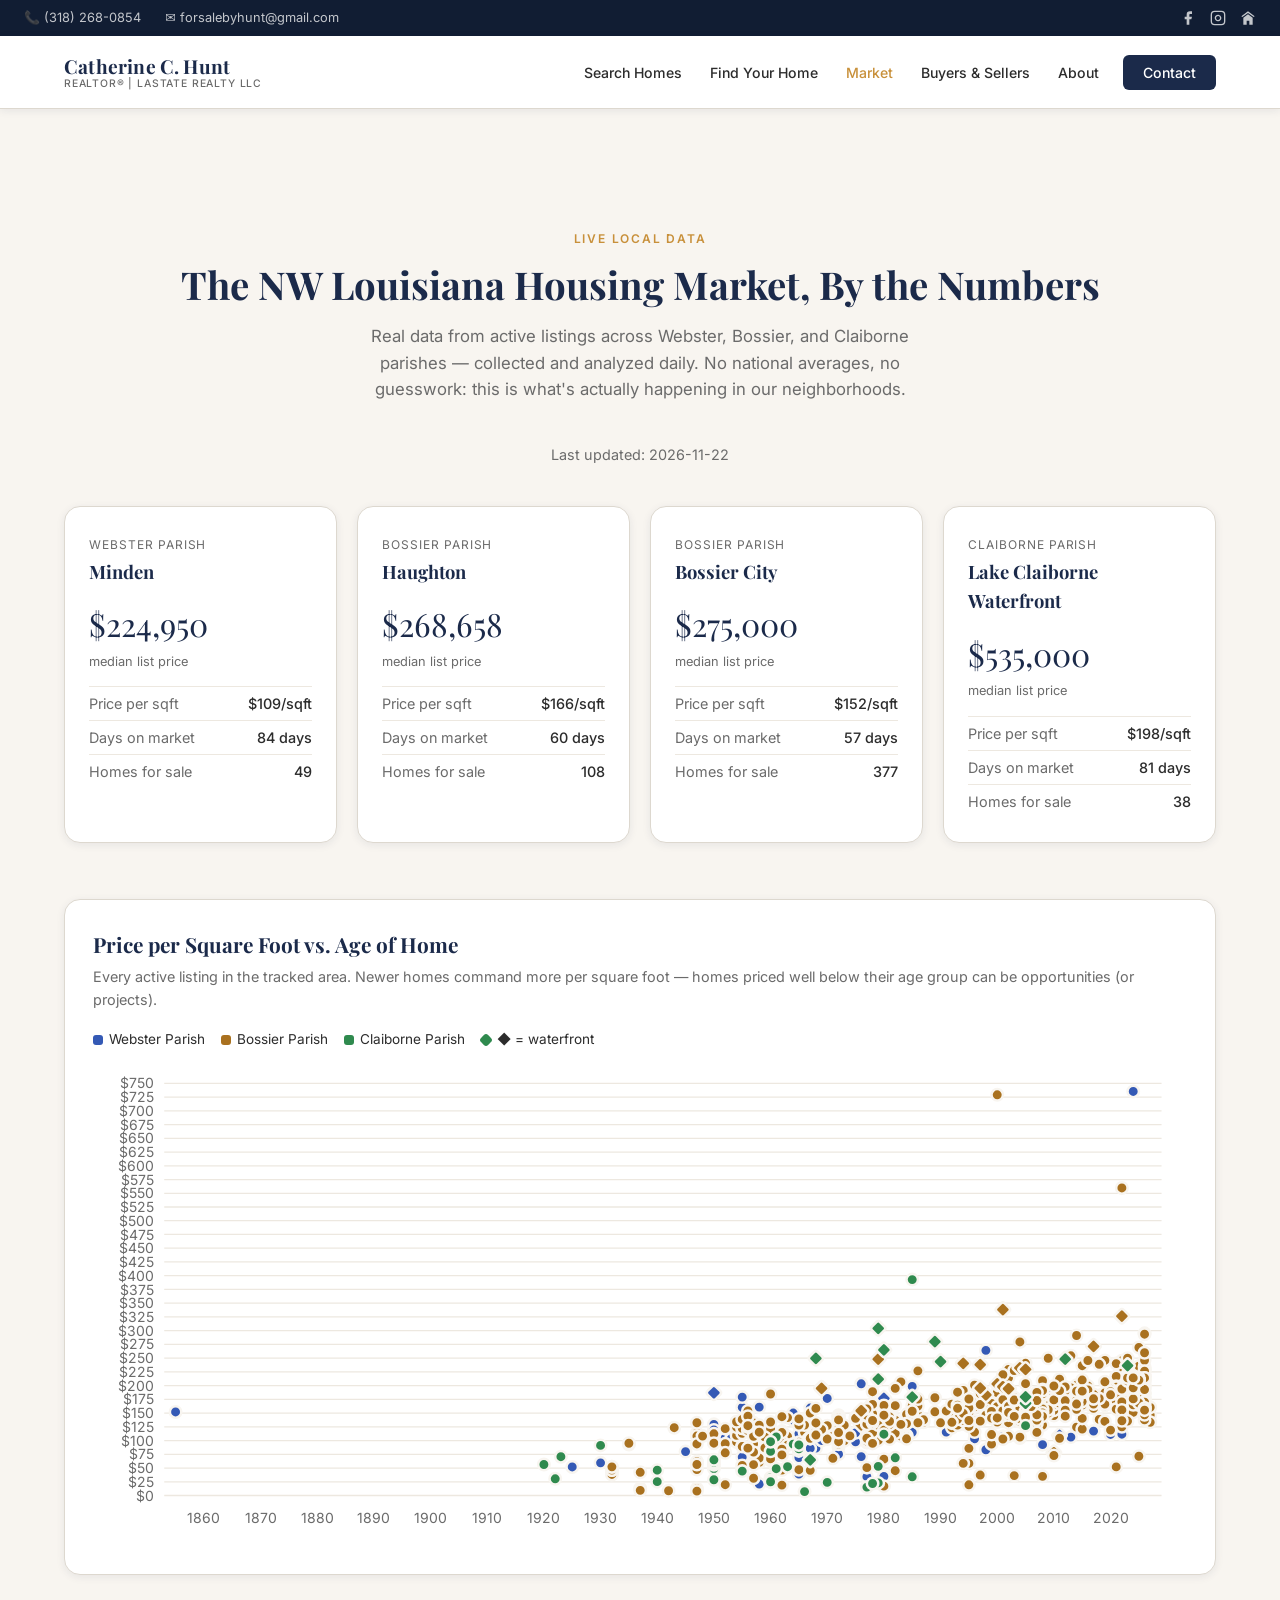
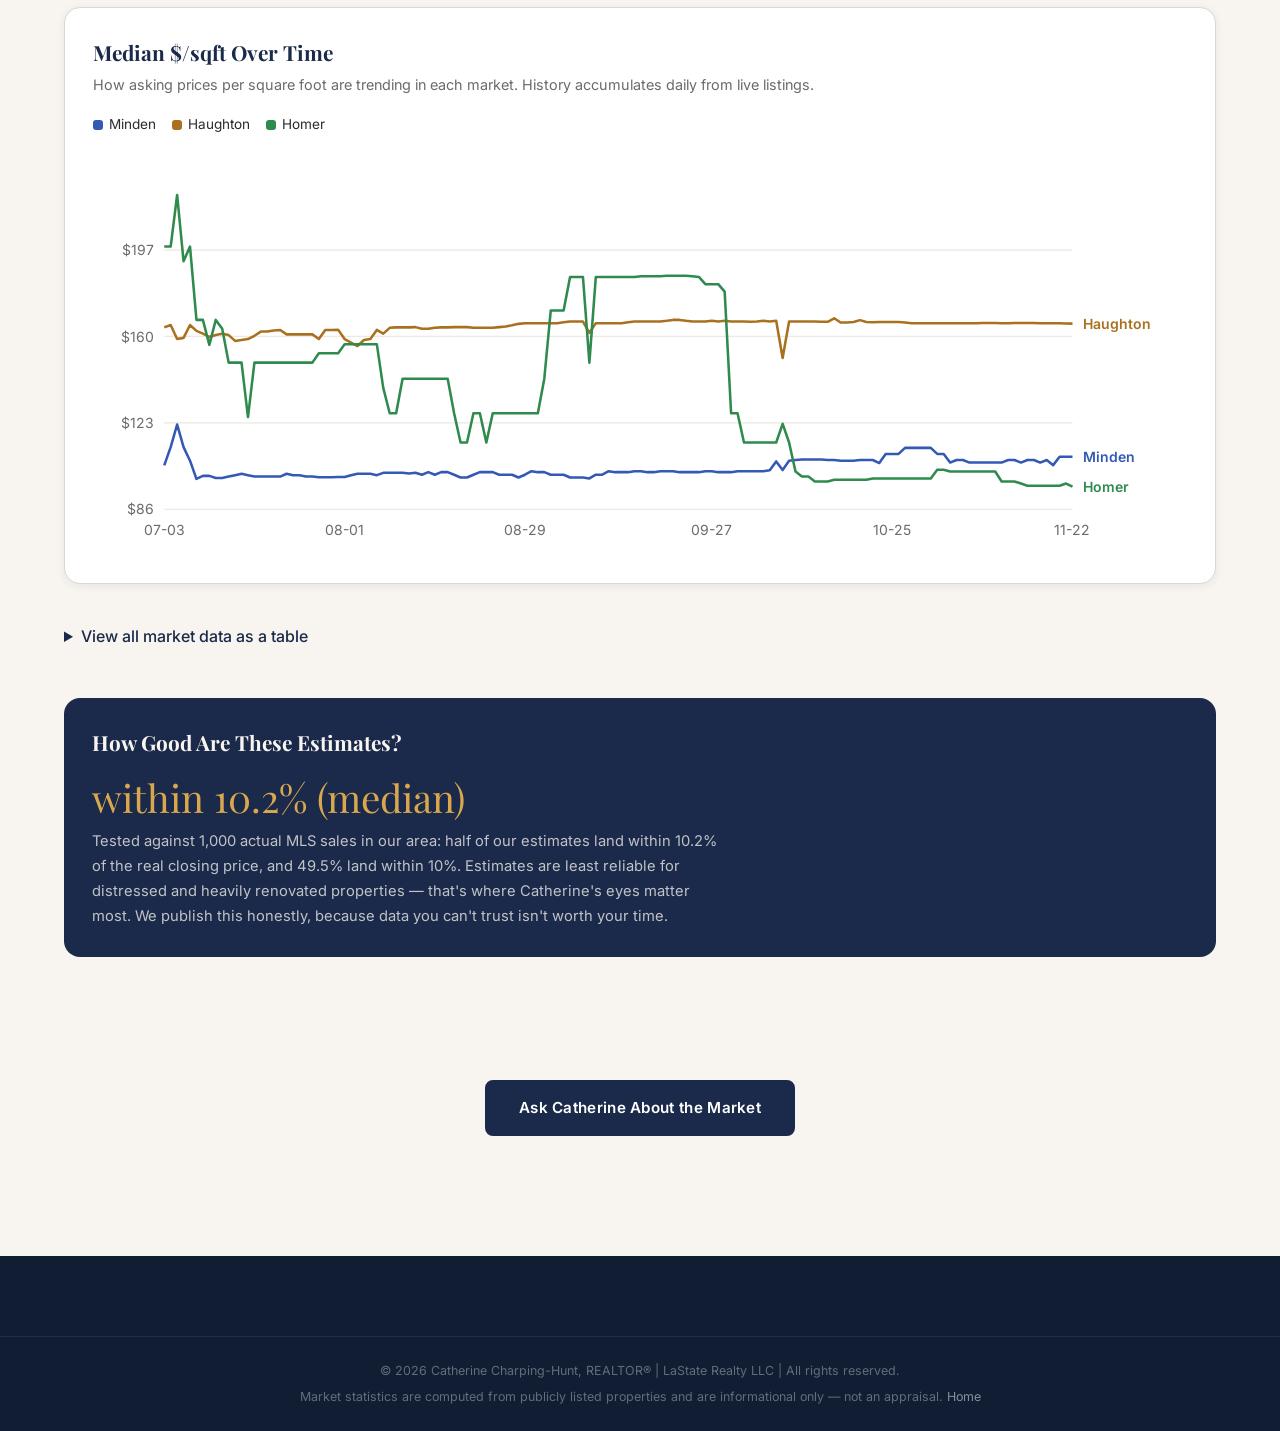
==== commit 8df3a879: "Publish site 2026-11-22" ====
--- a/market.html
+++ b/market.html
@@ -103,7 +103,7 @@
       <p class="section-eyebrow center">Live Local Data</p>
       <h1 class="section-title center">The NW Louisiana Housing Market, By the Numbers</h1>
       <p class="section-sub center">Real data from active listings across Webster, Bossier, and Claiborne parishes — collected and analyzed daily. No national averages, no guesswork: this is what's actually happening in our neighborhoods.</p>
-      <p class="updated-line">Last updated: <span data-stat-updated>2026-11-21</span></p>
+      <p class="updated-line">Last updated: <span data-stat-updated>2026-11-22</span></p>
 
       <!-- Market Pulse (published only after Catherine approves the draft) -->
       <div class="pulse-card" id="pulse-card" hidden>
@@ -120,17 +120,17 @@
           <div class="cohort-price" data-stat="Minden:median_price">$224,950</div>
           <div class="cohort-price-label">median list price</div>
           <div class="cohort-row"><span>Price per sqft</span><span data-stat="Minden:median_ppsf">$108/sqft</span></div>
-          <div class="cohort-row"><span>Days on market</span><span data-stat="Minden:median_dom">83 days</span></div>
+          <div class="cohort-row"><span>Days on market</span><span data-stat="Minden:median_dom">84 days</span></div>
           <div class="cohort-row"><span>Homes for sale</span><span data-stat="Minden:inventory">49</span></div>
         </div>
         <div class="cohort-card">
           <span class="cohort-tag">Bossier Parish</span>
           <h3>Haughton</h3>
-          <div class="cohort-price" data-stat="Haughton:median_price">$269,900</div>
+          <div class="cohort-price" data-stat="Haughton:median_price">$268,658</div>
           <div class="cohort-price-label">median list price</div>
           <div class="cohort-row"><span>Price per sqft</span><span data-stat="Haughton:median_ppsf">$166/sqft</span></div>
-          <div class="cohort-row"><span>Days on market</span><span data-stat="Haughton:median_dom">59 days</span></div>
-          <div class="cohort-row"><span>Homes for sale</span><span data-stat="Haughton:inventory">109</span></div>
+          <div class="cohort-row"><span>Days on market</span><span data-stat="Haughton:median_dom">60 days</span></div>
+          <div class="cohort-row"><span>Homes for sale</span><span data-stat="Haughton:inventory">108</span></div>
         </div>
         <div class="cohort-card">
           <span class="cohort-tag">Bossier Parish</span>
@@ -138,8 +138,8 @@
           <div class="cohort-price" data-stat="Bossier City:median_price">$275,000</div>
           <div class="cohort-price-label">median list price</div>
           <div class="cohort-row"><span>Price per sqft</span><span data-stat="Bossier City:median_ppsf">$152/sqft</span></div>
-          <div class="cohort-row"><span>Days on market</span><span data-stat="Bossier City:median_dom">56 days</span></div>
-          <div class="cohort-row"><span>Homes for sale</span><span data-stat="Bossier City:inventory">375</span></div>
+          <div class="cohort-row"><span>Days on market</span><span data-stat="Bossier City:median_dom">57 days</span></div>
+          <div class="cohort-row"><span>Homes for sale</span><span data-stat="Bossier City:inventory">377</span></div>
         </div>
         <div class="cohort-card">
           <span class="cohort-tag">Claiborne Parish</span>
@@ -147,7 +147,7 @@
           <div class="cohort-price" data-stat="Waterfront:median_price">$535,000</div>
           <div class="cohort-price-label">median list price</div>
           <div class="cohort-row"><span>Price per sqft</span><span data-stat="Waterfront:median_ppsf">$198/sqft</span></div>
-          <div class="cohort-row"><span>Days on market</span><span data-stat="Waterfront:median_dom">80 days</span></div>
+          <div class="cohort-row"><span>Days on market</span><span data-stat="Waterfront:median_dom">81 days</span></div>
           <div class="cohort-row"><span>Homes for sale</span><span data-stat="Waterfront:inventory">38</span></div>
         </div>
       </div>
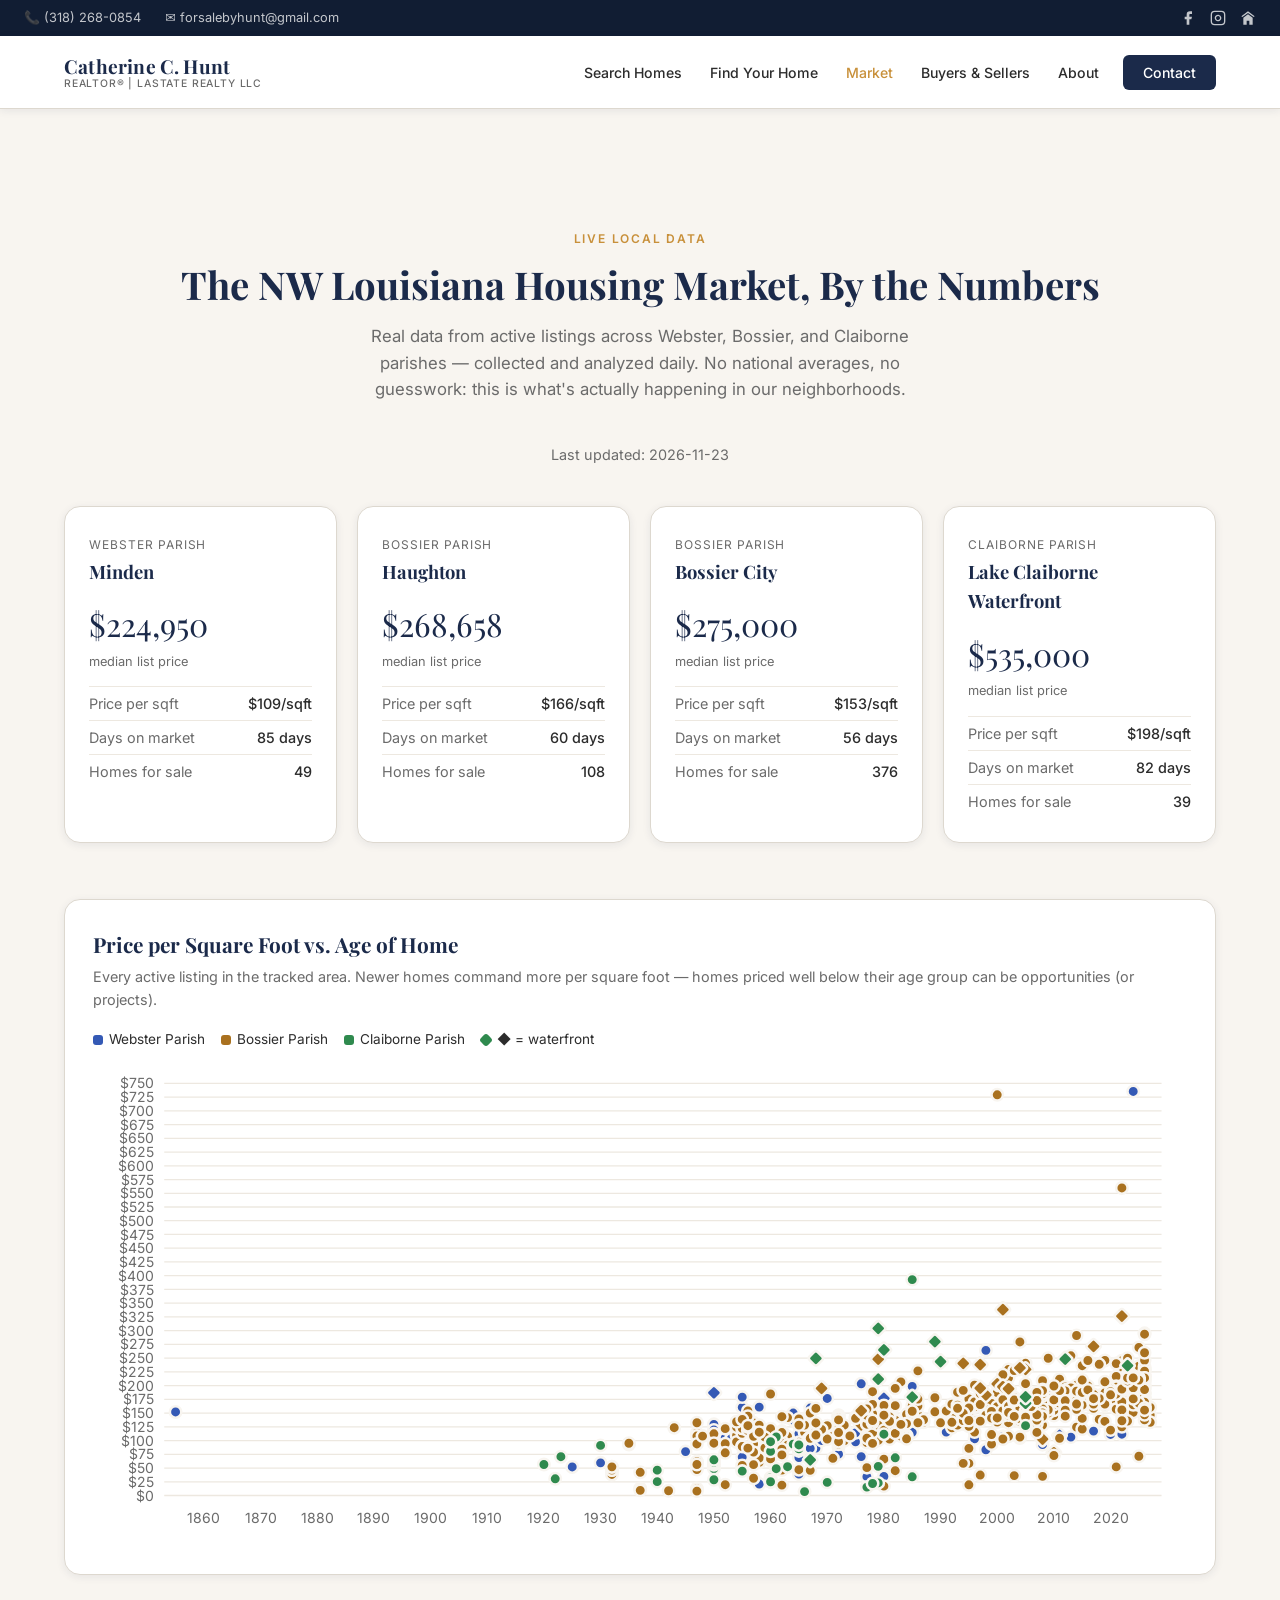
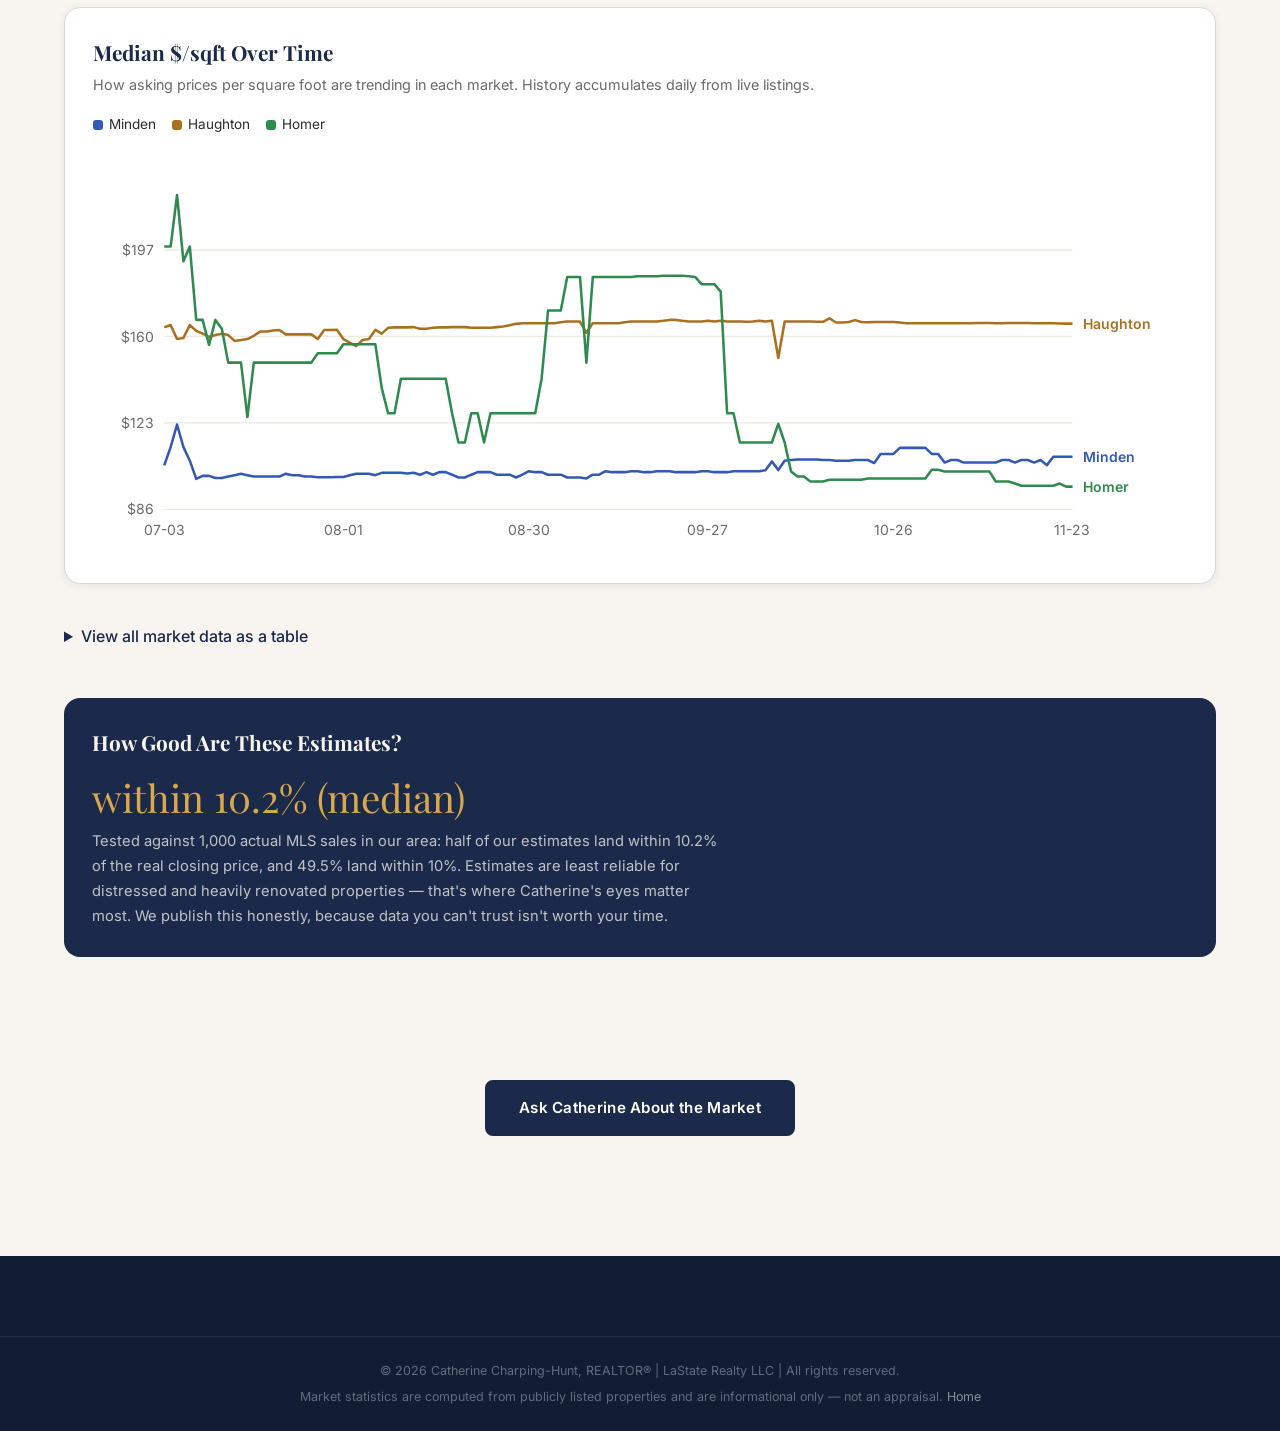
==== commit f7a00ac7: "Publish site 2026-11-23" ====
--- a/market.html
+++ b/market.html
@@ -103,7 +103,7 @@
       <p class="section-eyebrow center">Live Local Data</p>
       <h1 class="section-title center">The NW Louisiana Housing Market, By the Numbers</h1>
       <p class="section-sub center">Real data from active listings across Webster, Bossier, and Claiborne parishes — collected and analyzed daily. No national averages, no guesswork: this is what's actually happening in our neighborhoods.</p>
-      <p class="updated-line">Last updated: <span data-stat-updated>2026-11-22</span></p>
+      <p class="updated-line">Last updated: <span data-stat-updated>2026-11-23</span></p>
 
       <!-- Market Pulse (published only after Catherine approves the draft) -->
       <div class="pulse-card" id="pulse-card" hidden>
@@ -120,7 +120,7 @@
           <div class="cohort-price" data-stat="Minden:median_price">$224,950</div>
           <div class="cohort-price-label">median list price</div>
           <div class="cohort-row"><span>Price per sqft</span><span data-stat="Minden:median_ppsf">$108/sqft</span></div>
-          <div class="cohort-row"><span>Days on market</span><span data-stat="Minden:median_dom">84 days</span></div>
+          <div class="cohort-row"><span>Days on market</span><span data-stat="Minden:median_dom">85 days</span></div>
           <div class="cohort-row"><span>Homes for sale</span><span data-stat="Minden:inventory">49</span></div>
         </div>
         <div class="cohort-card">
@@ -137,9 +137,9 @@
           <h3>Bossier City</h3>
           <div class="cohort-price" data-stat="Bossier City:median_price">$275,000</div>
           <div class="cohort-price-label">median list price</div>
-          <div class="cohort-row"><span>Price per sqft</span><span data-stat="Bossier City:median_ppsf">$152/sqft</span></div>
-          <div class="cohort-row"><span>Days on market</span><span data-stat="Bossier City:median_dom">57 days</span></div>
-          <div class="cohort-row"><span>Homes for sale</span><span data-stat="Bossier City:inventory">377</span></div>
+          <div class="cohort-row"><span>Price per sqft</span><span data-stat="Bossier City:median_ppsf">$153/sqft</span></div>
+          <div class="cohort-row"><span>Days on market</span><span data-stat="Bossier City:median_dom">56 days</span></div>
+          <div class="cohort-row"><span>Homes for sale</span><span data-stat="Bossier City:inventory">376</span></div>
         </div>
         <div class="cohort-card">
           <span class="cohort-tag">Claiborne Parish</span>
@@ -147,8 +147,8 @@
           <div class="cohort-price" data-stat="Waterfront:median_price">$535,000</div>
           <div class="cohort-price-label">median list price</div>
           <div class="cohort-row"><span>Price per sqft</span><span data-stat="Waterfront:median_ppsf">$198/sqft</span></div>
-          <div class="cohort-row"><span>Days on market</span><span data-stat="Waterfront:median_dom">81 days</span></div>
-          <div class="cohort-row"><span>Homes for sale</span><span data-stat="Waterfront:inventory">38</span></div>
+          <div class="cohort-row"><span>Days on market</span><span data-stat="Waterfront:median_dom">82 days</span></div>
+          <div class="cohort-row"><span>Homes for sale</span><span data-stat="Waterfront:inventory">39</span></div>
         </div>
       </div>
 
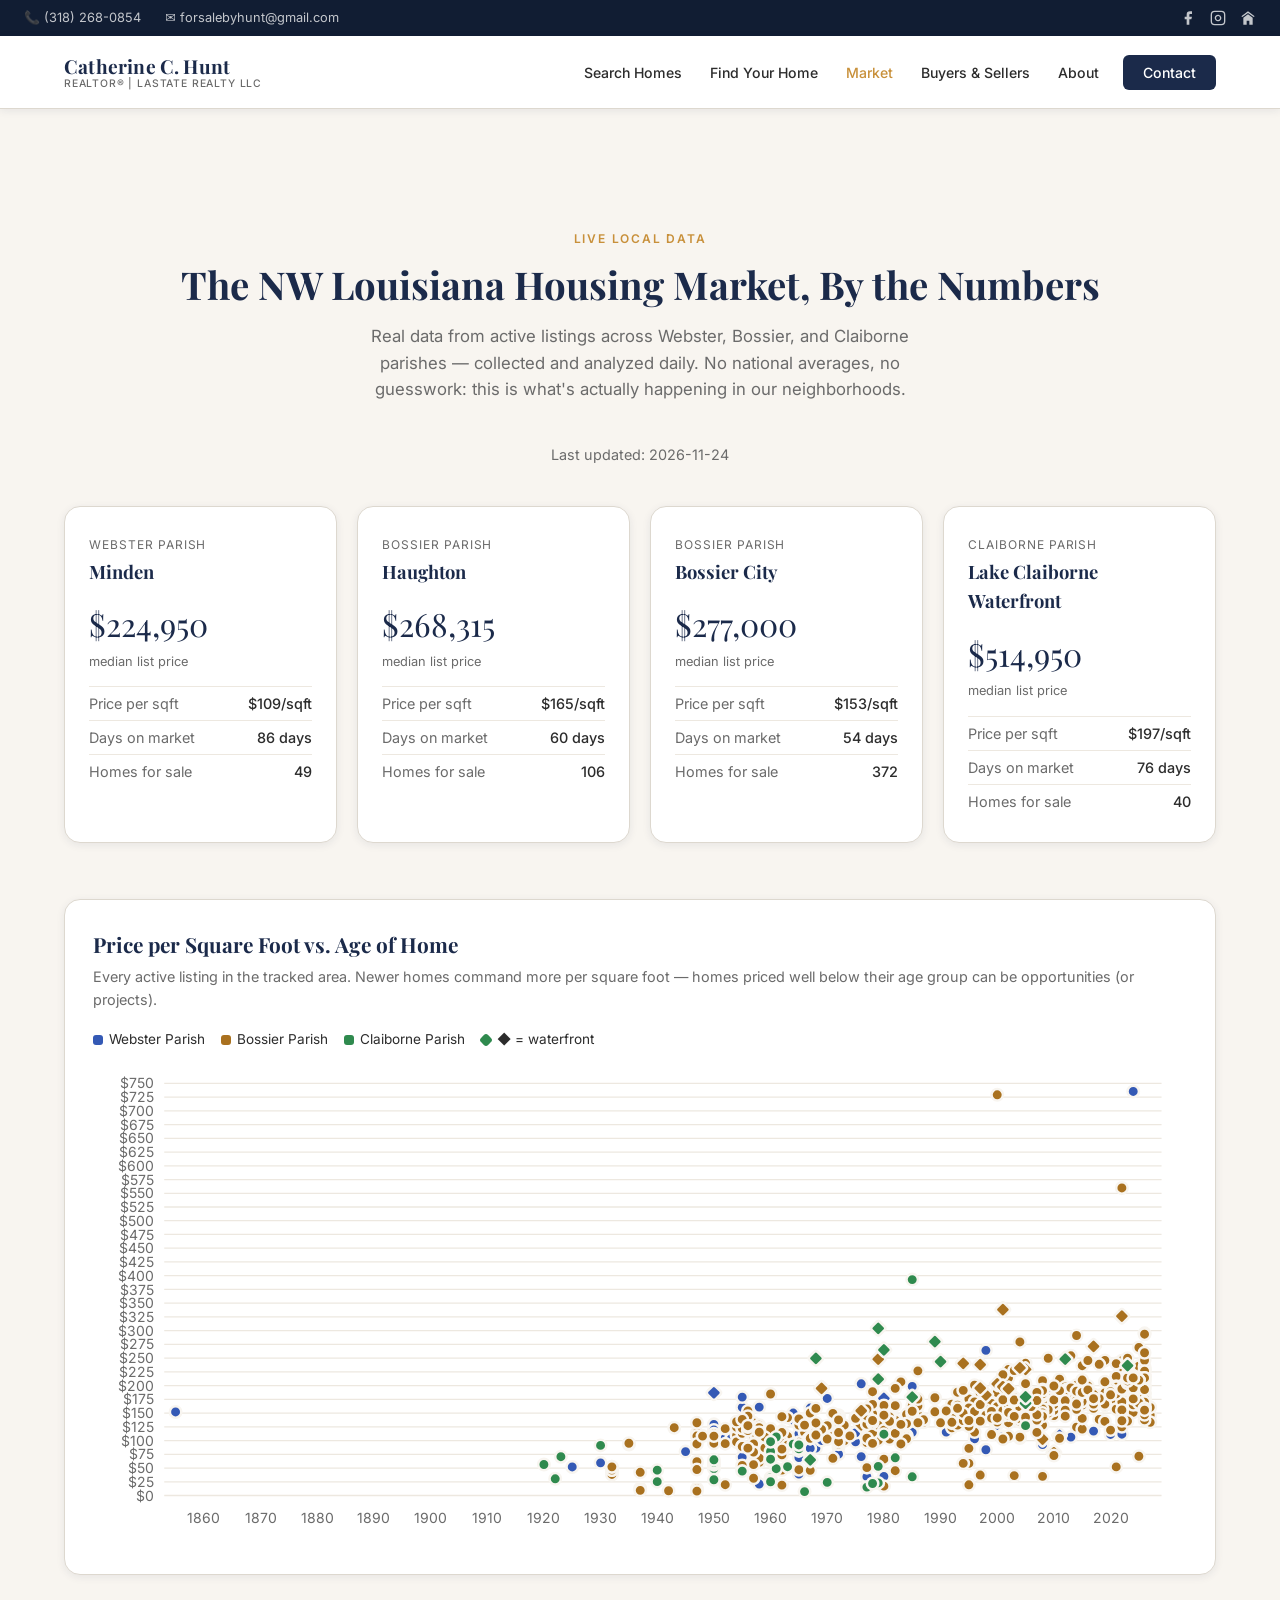
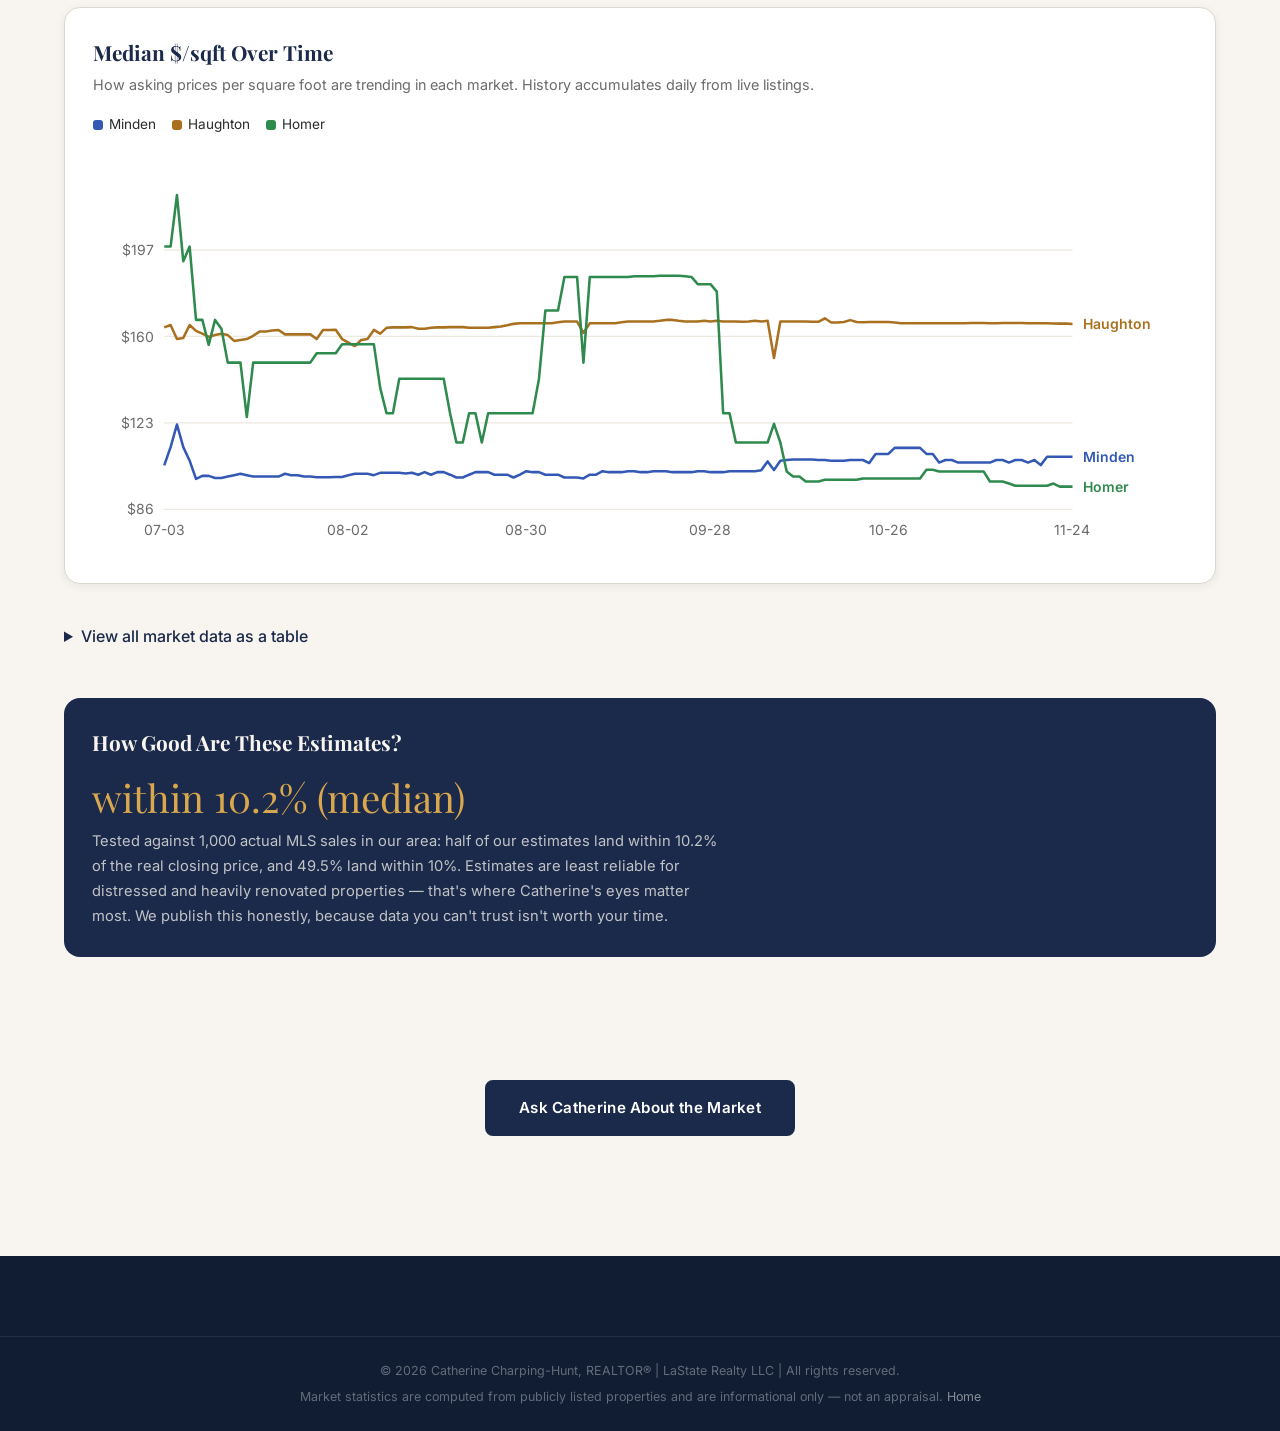
==== commit 8f7eb182: "Publish site 2026-11-24" ====
--- a/market.html
+++ b/market.html
@@ -103,7 +103,7 @@
       <p class="section-eyebrow center">Live Local Data</p>
       <h1 class="section-title center">The NW Louisiana Housing Market, By the Numbers</h1>
       <p class="section-sub center">Real data from active listings across Webster, Bossier, and Claiborne parishes — collected and analyzed daily. No national averages, no guesswork: this is what's actually happening in our neighborhoods.</p>
-      <p class="updated-line">Last updated: <span data-stat-updated>2026-11-23</span></p>
+      <p class="updated-line">Last updated: <span data-stat-updated>2026-11-24</span></p>
 
       <!-- Market Pulse (published only after Catherine approves the draft) -->
       <div class="pulse-card" id="pulse-card" hidden>
@@ -120,35 +120,35 @@
           <div class="cohort-price" data-stat="Minden:median_price">$224,950</div>
           <div class="cohort-price-label">median list price</div>
           <div class="cohort-row"><span>Price per sqft</span><span data-stat="Minden:median_ppsf">$108/sqft</span></div>
-          <div class="cohort-row"><span>Days on market</span><span data-stat="Minden:median_dom">85 days</span></div>
+          <div class="cohort-row"><span>Days on market</span><span data-stat="Minden:median_dom">86 days</span></div>
           <div class="cohort-row"><span>Homes for sale</span><span data-stat="Minden:inventory">49</span></div>
         </div>
         <div class="cohort-card">
           <span class="cohort-tag">Bossier Parish</span>
           <h3>Haughton</h3>
-          <div class="cohort-price" data-stat="Haughton:median_price">$268,658</div>
+          <div class="cohort-price" data-stat="Haughton:median_price">$268,315</div>
           <div class="cohort-price-label">median list price</div>
-          <div class="cohort-row"><span>Price per sqft</span><span data-stat="Haughton:median_ppsf">$166/sqft</span></div>
+          <div class="cohort-row"><span>Price per sqft</span><span data-stat="Haughton:median_ppsf">$165/sqft</span></div>
           <div class="cohort-row"><span>Days on market</span><span data-stat="Haughton:median_dom">60 days</span></div>
-          <div class="cohort-row"><span>Homes for sale</span><span data-stat="Haughton:inventory">108</span></div>
+          <div class="cohort-row"><span>Homes for sale</span><span data-stat="Haughton:inventory">106</span></div>
         </div>
         <div class="cohort-card">
           <span class="cohort-tag">Bossier Parish</span>
           <h3>Bossier City</h3>
-          <div class="cohort-price" data-stat="Bossier City:median_price">$275,000</div>
+          <div class="cohort-price" data-stat="Bossier City:median_price">$277,000</div>
           <div class="cohort-price-label">median list price</div>
           <div class="cohort-row"><span>Price per sqft</span><span data-stat="Bossier City:median_ppsf">$153/sqft</span></div>
-          <div class="cohort-row"><span>Days on market</span><span data-stat="Bossier City:median_dom">56 days</span></div>
-          <div class="cohort-row"><span>Homes for sale</span><span data-stat="Bossier City:inventory">376</span></div>
+          <div class="cohort-row"><span>Days on market</span><span data-stat="Bossier City:median_dom">54 days</span></div>
+          <div class="cohort-row"><span>Homes for sale</span><span data-stat="Bossier City:inventory">372</span></div>
         </div>
         <div class="cohort-card">
           <span class="cohort-tag">Claiborne Parish</span>
           <h3>Lake Claiborne Waterfront</h3>
-          <div class="cohort-price" data-stat="Waterfront:median_price">$535,000</div>
+          <div class="cohort-price" data-stat="Waterfront:median_price">$514,950</div>
           <div class="cohort-price-label">median list price</div>
-          <div class="cohort-row"><span>Price per sqft</span><span data-stat="Waterfront:median_ppsf">$198/sqft</span></div>
-          <div class="cohort-row"><span>Days on market</span><span data-stat="Waterfront:median_dom">82 days</span></div>
-          <div class="cohort-row"><span>Homes for sale</span><span data-stat="Waterfront:inventory">39</span></div>
+          <div class="cohort-row"><span>Price per sqft</span><span data-stat="Waterfront:median_ppsf">$197/sqft</span></div>
+          <div class="cohort-row"><span>Days on market</span><span data-stat="Waterfront:median_dom">76 days</span></div>
+          <div class="cohort-row"><span>Homes for sale</span><span data-stat="Waterfront:inventory">40</span></div>
         </div>
       </div>
 
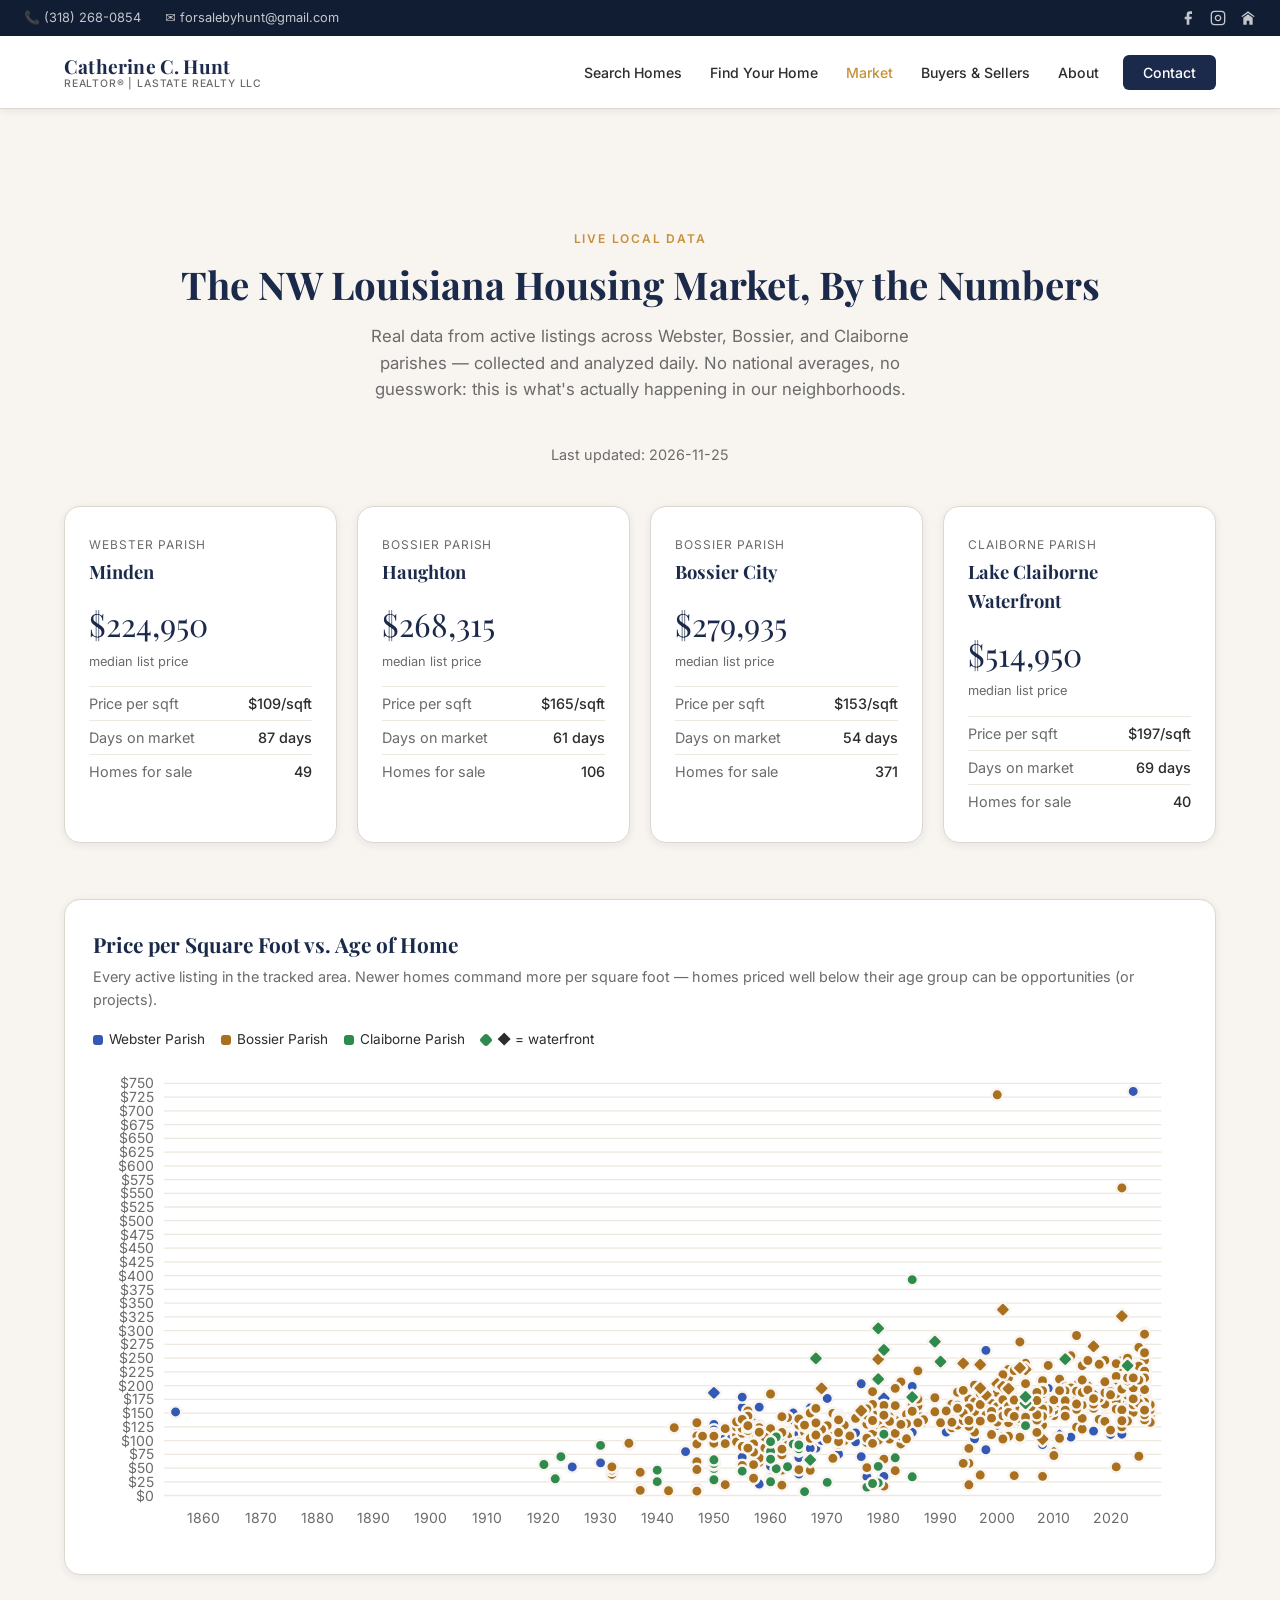
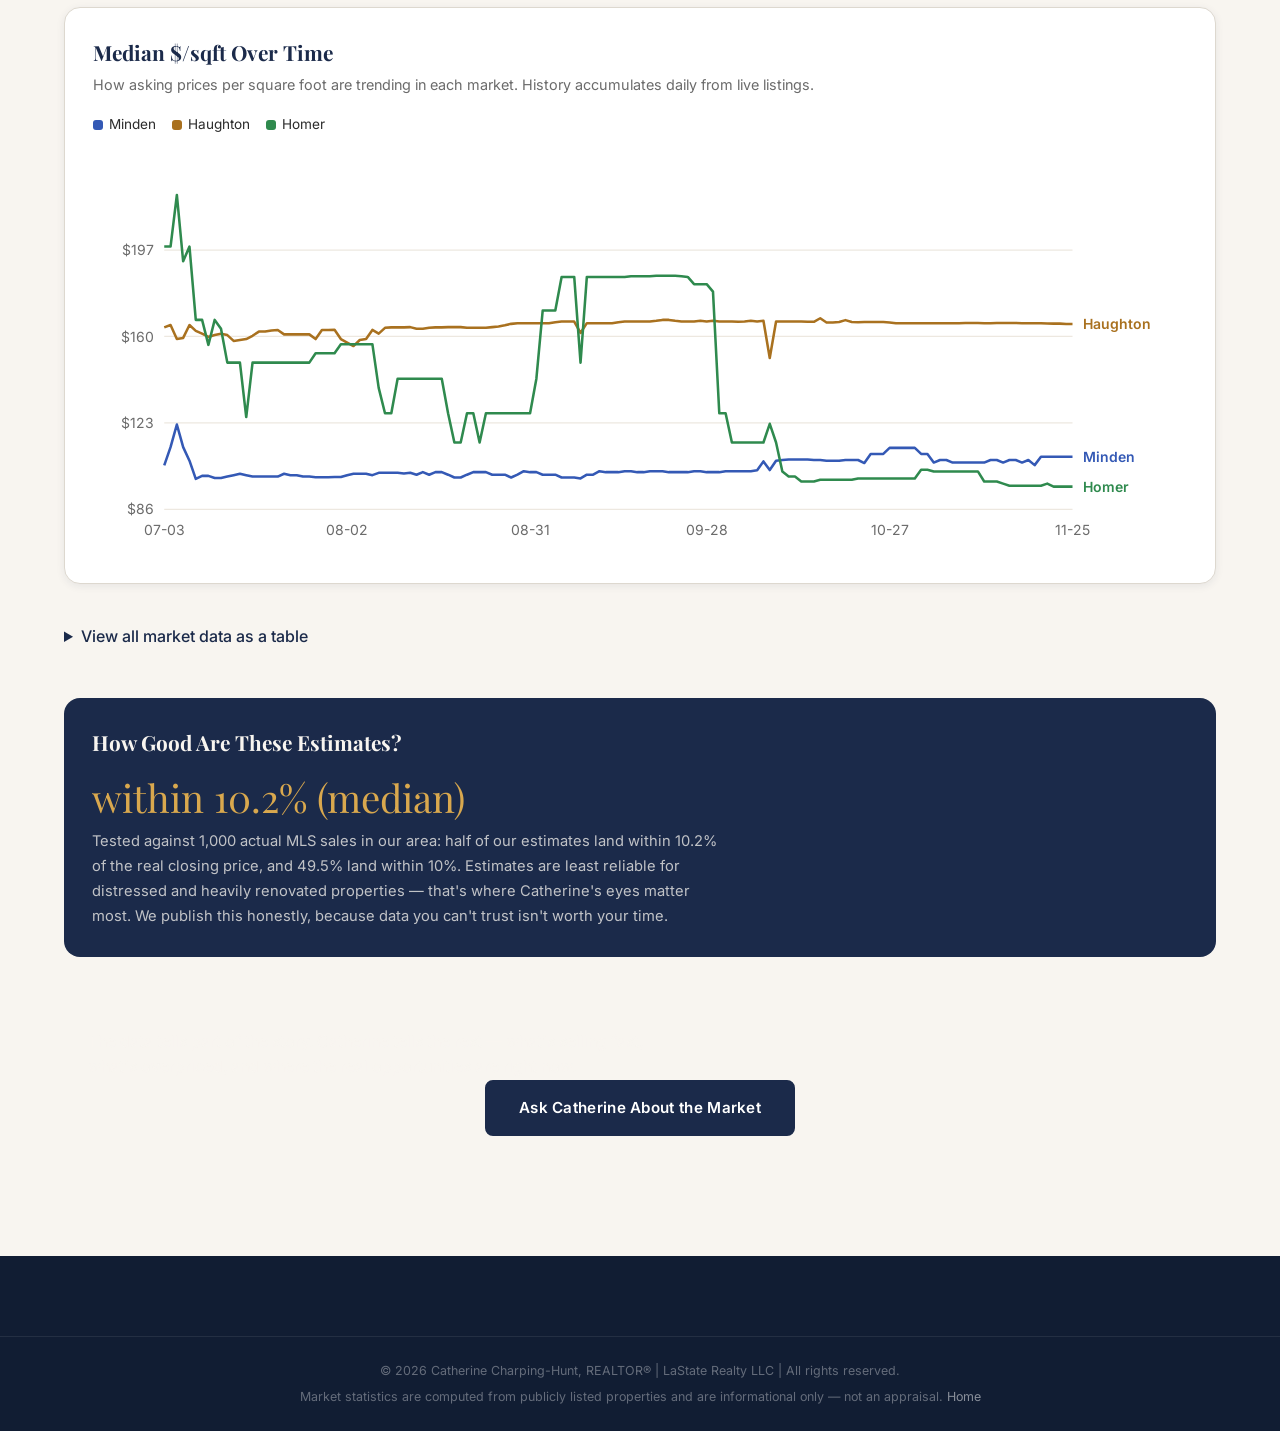
==== commit 4f8b262c: "Publish site 2026-11-25" ====
--- a/market.html
+++ b/market.html
@@ -103,7 +103,7 @@
       <p class="section-eyebrow center">Live Local Data</p>
       <h1 class="section-title center">The NW Louisiana Housing Market, By the Numbers</h1>
       <p class="section-sub center">Real data from active listings across Webster, Bossier, and Claiborne parishes — collected and analyzed daily. No national averages, no guesswork: this is what's actually happening in our neighborhoods.</p>
-      <p class="updated-line">Last updated: <span data-stat-updated>2026-11-24</span></p>
+      <p class="updated-line">Last updated: <span data-stat-updated>2026-11-25</span></p>
 
       <!-- Market Pulse (published only after Catherine approves the draft) -->
       <div class="pulse-card" id="pulse-card" hidden>
@@ -120,7 +120,7 @@
           <div class="cohort-price" data-stat="Minden:median_price">$224,950</div>
           <div class="cohort-price-label">median list price</div>
           <div class="cohort-row"><span>Price per sqft</span><span data-stat="Minden:median_ppsf">$108/sqft</span></div>
-          <div class="cohort-row"><span>Days on market</span><span data-stat="Minden:median_dom">86 days</span></div>
+          <div class="cohort-row"><span>Days on market</span><span data-stat="Minden:median_dom">87 days</span></div>
           <div class="cohort-row"><span>Homes for sale</span><span data-stat="Minden:inventory">49</span></div>
         </div>
         <div class="cohort-card">
@@ -129,17 +129,17 @@
           <div class="cohort-price" data-stat="Haughton:median_price">$268,315</div>
           <div class="cohort-price-label">median list price</div>
           <div class="cohort-row"><span>Price per sqft</span><span data-stat="Haughton:median_ppsf">$165/sqft</span></div>
-          <div class="cohort-row"><span>Days on market</span><span data-stat="Haughton:median_dom">60 days</span></div>
+          <div class="cohort-row"><span>Days on market</span><span data-stat="Haughton:median_dom">61 days</span></div>
           <div class="cohort-row"><span>Homes for sale</span><span data-stat="Haughton:inventory">106</span></div>
         </div>
         <div class="cohort-card">
           <span class="cohort-tag">Bossier Parish</span>
           <h3>Bossier City</h3>
-          <div class="cohort-price" data-stat="Bossier City:median_price">$277,000</div>
+          <div class="cohort-price" data-stat="Bossier City:median_price">$279,935</div>
           <div class="cohort-price-label">median list price</div>
           <div class="cohort-row"><span>Price per sqft</span><span data-stat="Bossier City:median_ppsf">$153/sqft</span></div>
           <div class="cohort-row"><span>Days on market</span><span data-stat="Bossier City:median_dom">54 days</span></div>
-          <div class="cohort-row"><span>Homes for sale</span><span data-stat="Bossier City:inventory">372</span></div>
+          <div class="cohort-row"><span>Homes for sale</span><span data-stat="Bossier City:inventory">371</span></div>
         </div>
         <div class="cohort-card">
           <span class="cohort-tag">Claiborne Parish</span>
@@ -147,7 +147,7 @@
           <div class="cohort-price" data-stat="Waterfront:median_price">$514,950</div>
           <div class="cohort-price-label">median list price</div>
           <div class="cohort-row"><span>Price per sqft</span><span data-stat="Waterfront:median_ppsf">$197/sqft</span></div>
-          <div class="cohort-row"><span>Days on market</span><span data-stat="Waterfront:median_dom">76 days</span></div>
+          <div class="cohort-row"><span>Days on market</span><span data-stat="Waterfront:median_dom">69 days</span></div>
           <div class="cohort-row"><span>Homes for sale</span><span data-stat="Waterfront:inventory">40</span></div>
         </div>
       </div>
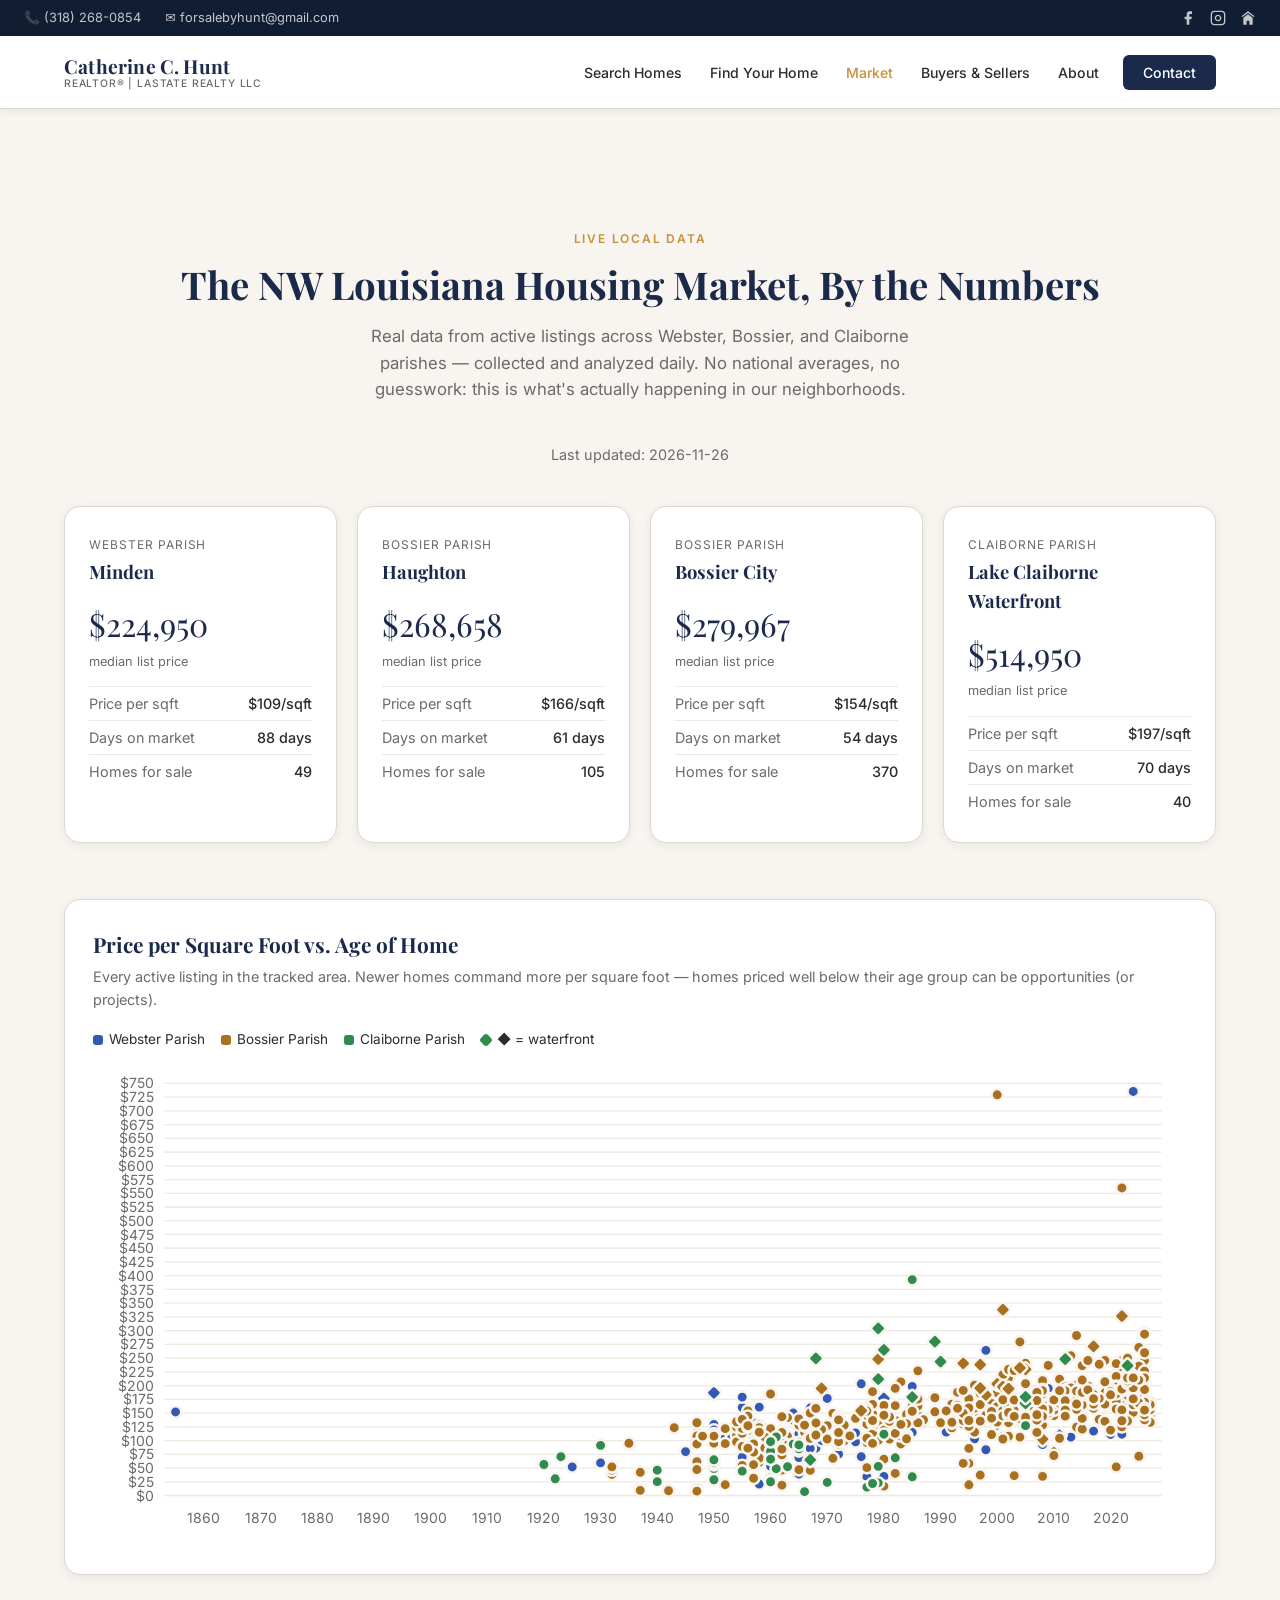
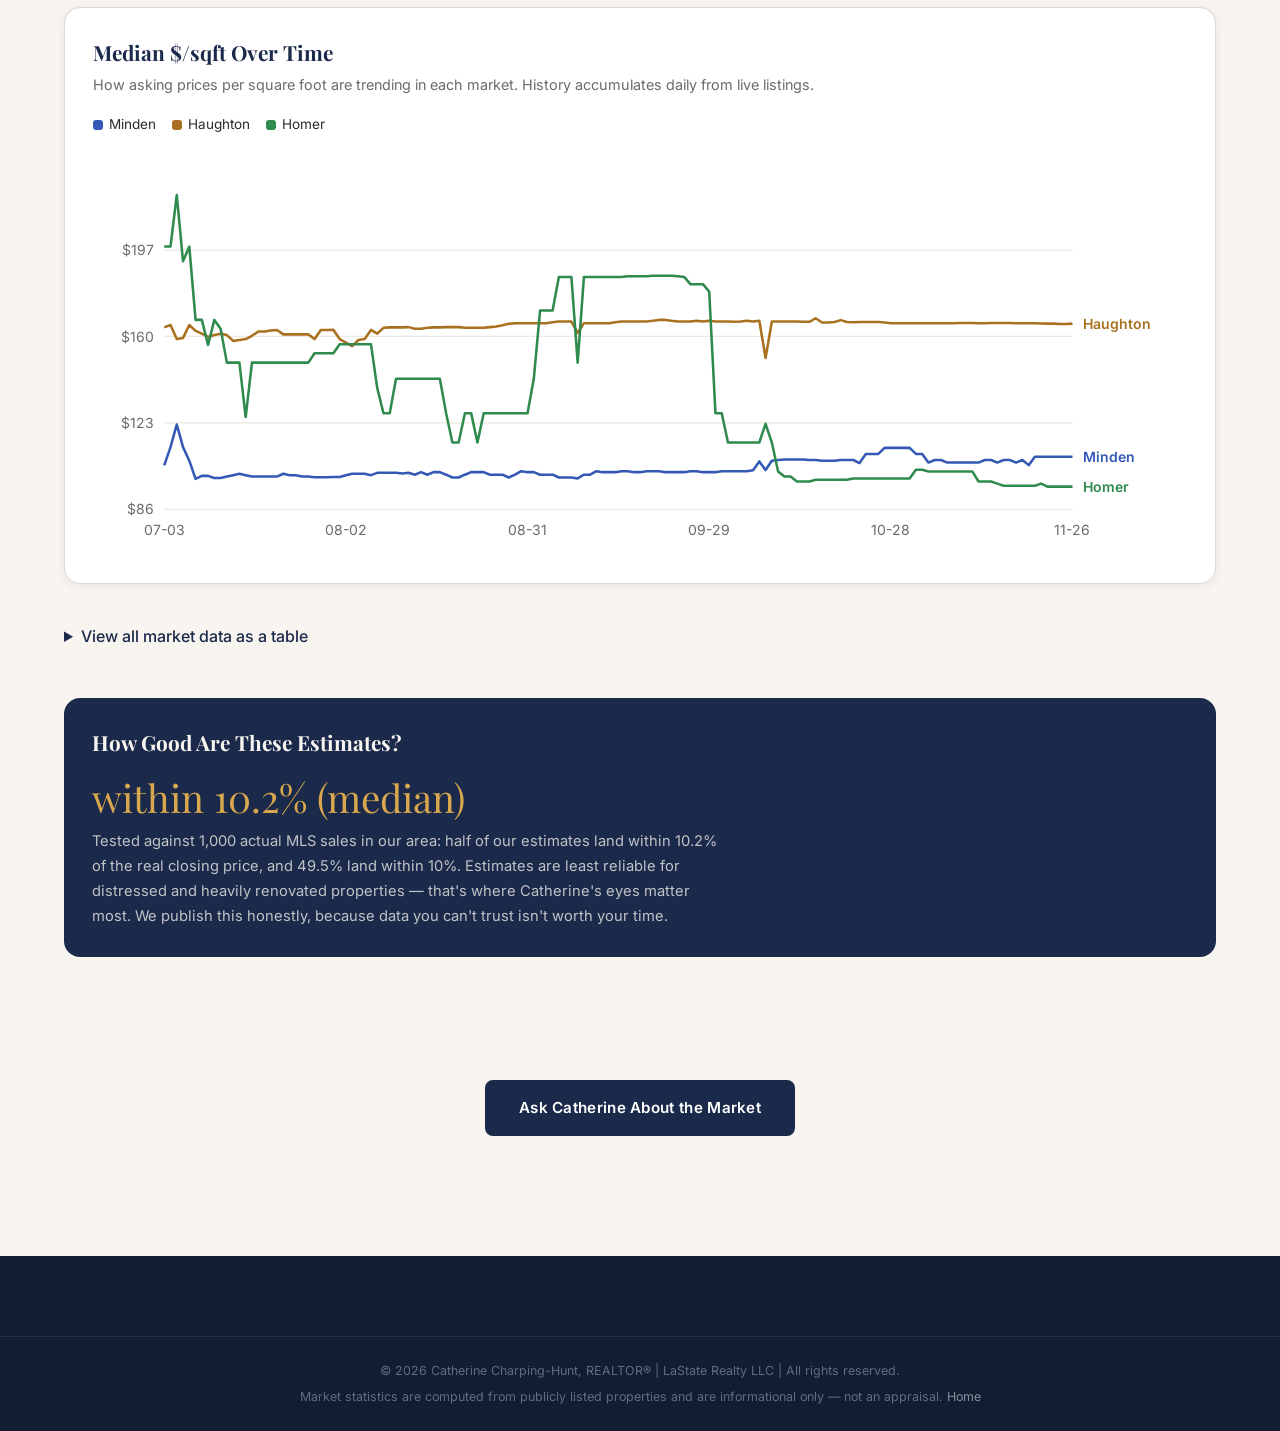
==== commit 59bc6ef9: "Publish site 2026-11-26" ====
--- a/market.html
+++ b/market.html
@@ -103,7 +103,7 @@
       <p class="section-eyebrow center">Live Local Data</p>
       <h1 class="section-title center">The NW Louisiana Housing Market, By the Numbers</h1>
       <p class="section-sub center">Real data from active listings across Webster, Bossier, and Claiborne parishes — collected and analyzed daily. No national averages, no guesswork: this is what's actually happening in our neighborhoods.</p>
-      <p class="updated-line">Last updated: <span data-stat-updated>2026-11-25</span></p>
+      <p class="updated-line">Last updated: <span data-stat-updated>2026-11-26</span></p>
 
       <!-- Market Pulse (published only after Catherine approves the draft) -->
       <div class="pulse-card" id="pulse-card" hidden>
@@ -120,26 +120,26 @@
           <div class="cohort-price" data-stat="Minden:median_price">$224,950</div>
           <div class="cohort-price-label">median list price</div>
           <div class="cohort-row"><span>Price per sqft</span><span data-stat="Minden:median_ppsf">$108/sqft</span></div>
-          <div class="cohort-row"><span>Days on market</span><span data-stat="Minden:median_dom">87 days</span></div>
+          <div class="cohort-row"><span>Days on market</span><span data-stat="Minden:median_dom">88 days</span></div>
           <div class="cohort-row"><span>Homes for sale</span><span data-stat="Minden:inventory">49</span></div>
         </div>
         <div class="cohort-card">
           <span class="cohort-tag">Bossier Parish</span>
           <h3>Haughton</h3>
-          <div class="cohort-price" data-stat="Haughton:median_price">$268,315</div>
+          <div class="cohort-price" data-stat="Haughton:median_price">$268,658</div>
           <div class="cohort-price-label">median list price</div>
-          <div class="cohort-row"><span>Price per sqft</span><span data-stat="Haughton:median_ppsf">$165/sqft</span></div>
+          <div class="cohort-row"><span>Price per sqft</span><span data-stat="Haughton:median_ppsf">$166/sqft</span></div>
           <div class="cohort-row"><span>Days on market</span><span data-stat="Haughton:median_dom">61 days</span></div>
-          <div class="cohort-row"><span>Homes for sale</span><span data-stat="Haughton:inventory">106</span></div>
+          <div class="cohort-row"><span>Homes for sale</span><span data-stat="Haughton:inventory">105</span></div>
         </div>
         <div class="cohort-card">
           <span class="cohort-tag">Bossier Parish</span>
           <h3>Bossier City</h3>
-          <div class="cohort-price" data-stat="Bossier City:median_price">$279,935</div>
+          <div class="cohort-price" data-stat="Bossier City:median_price">$279,967</div>
           <div class="cohort-price-label">median list price</div>
-          <div class="cohort-row"><span>Price per sqft</span><span data-stat="Bossier City:median_ppsf">$153/sqft</span></div>
+          <div class="cohort-row"><span>Price per sqft</span><span data-stat="Bossier City:median_ppsf">$154/sqft</span></div>
           <div class="cohort-row"><span>Days on market</span><span data-stat="Bossier City:median_dom">54 days</span></div>
-          <div class="cohort-row"><span>Homes for sale</span><span data-stat="Bossier City:inventory">371</span></div>
+          <div class="cohort-row"><span>Homes for sale</span><span data-stat="Bossier City:inventory">370</span></div>
         </div>
         <div class="cohort-card">
           <span class="cohort-tag">Claiborne Parish</span>
@@ -147,7 +147,7 @@
           <div class="cohort-price" data-stat="Waterfront:median_price">$514,950</div>
           <div class="cohort-price-label">median list price</div>
           <div class="cohort-row"><span>Price per sqft</span><span data-stat="Waterfront:median_ppsf">$197/sqft</span></div>
-          <div class="cohort-row"><span>Days on market</span><span data-stat="Waterfront:median_dom">69 days</span></div>
+          <div class="cohort-row"><span>Days on market</span><span data-stat="Waterfront:median_dom">70 days</span></div>
           <div class="cohort-row"><span>Homes for sale</span><span data-stat="Waterfront:inventory">40</span></div>
         </div>
       </div>
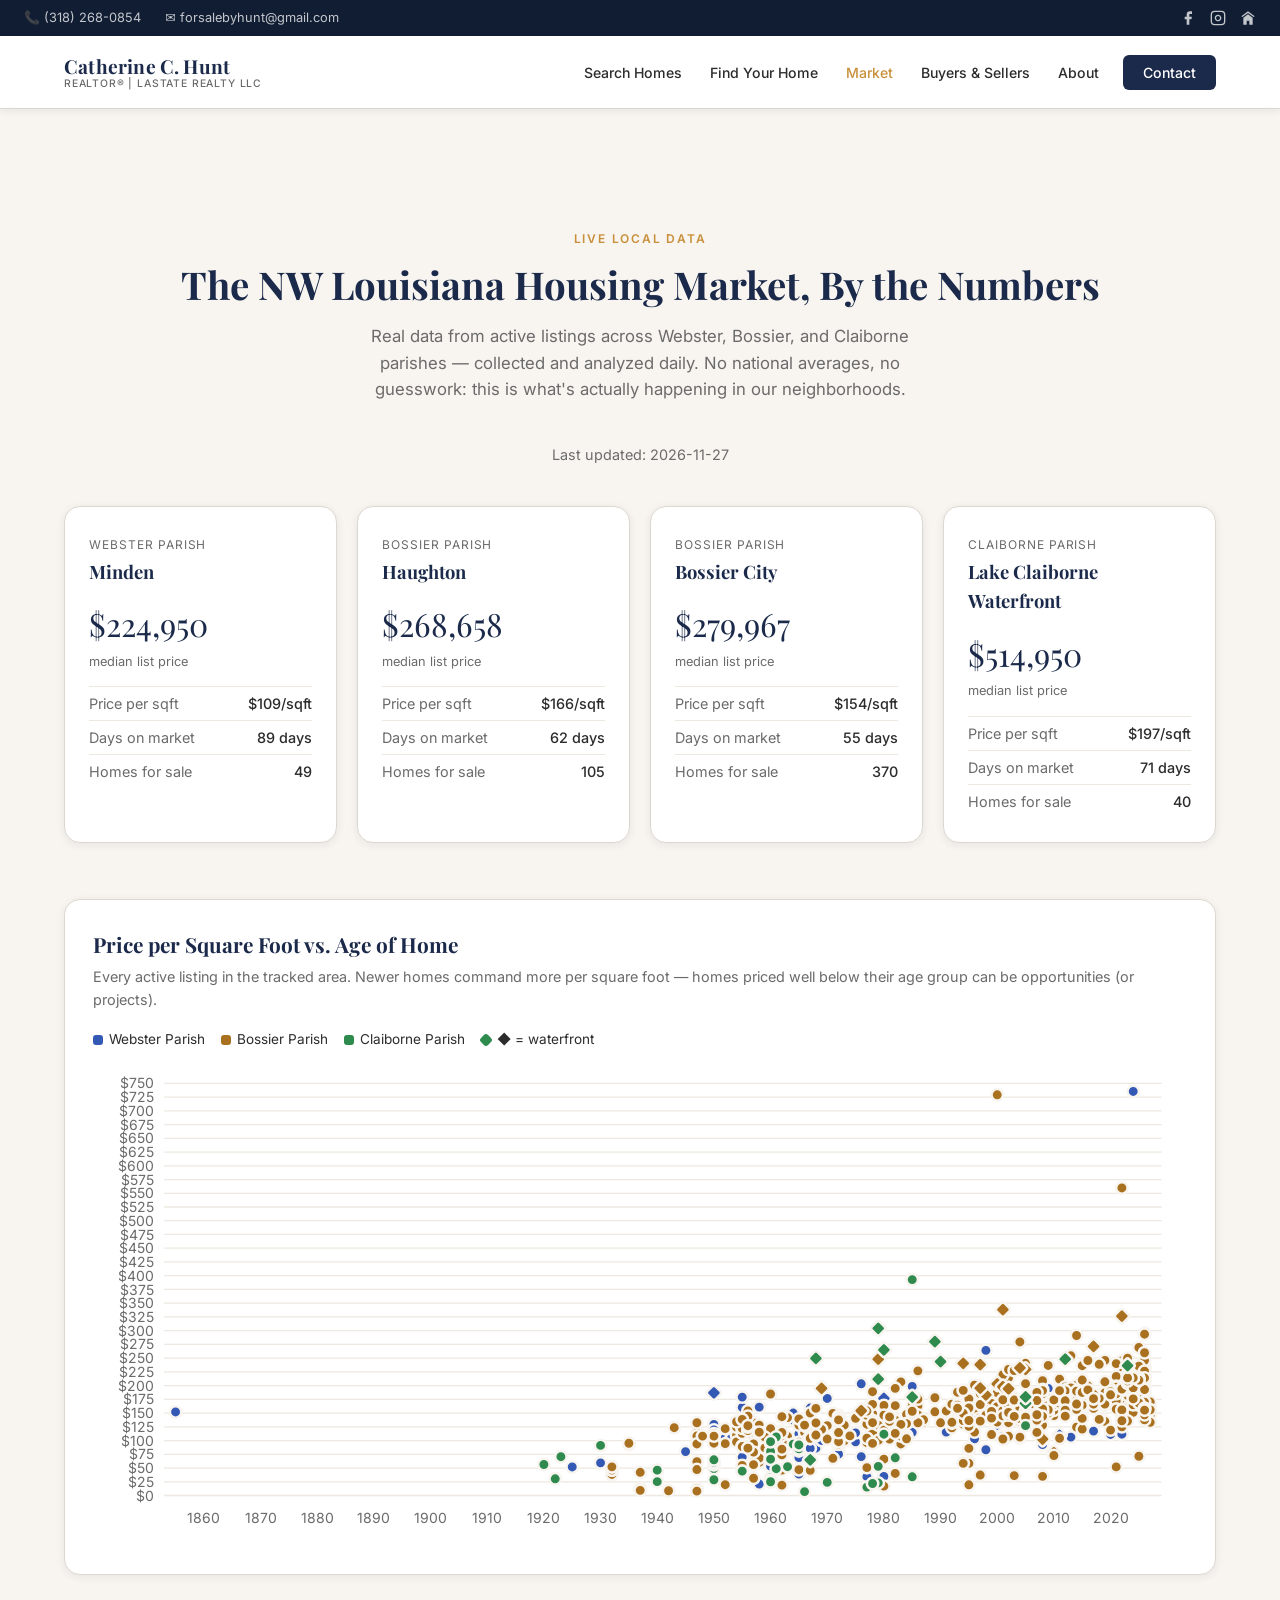
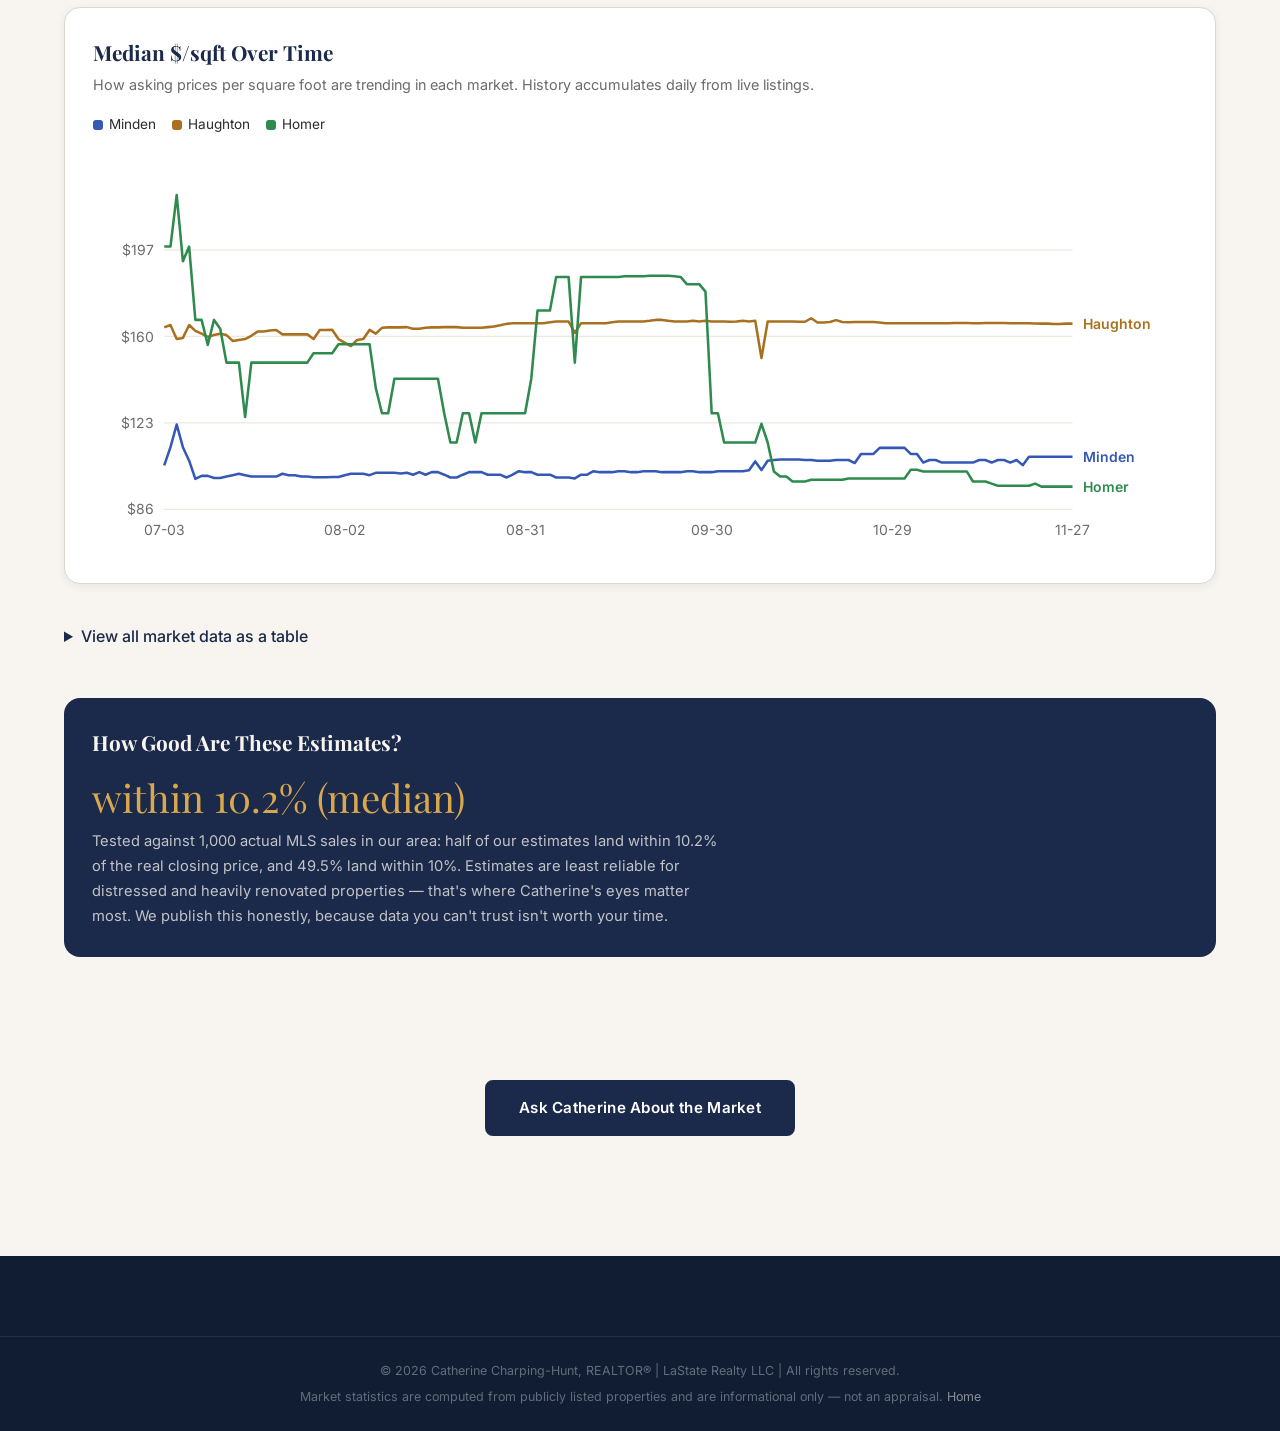
==== commit e06538a4: "Publish site 2026-11-27" ====
--- a/market.html
+++ b/market.html
@@ -103,7 +103,7 @@
       <p class="section-eyebrow center">Live Local Data</p>
       <h1 class="section-title center">The NW Louisiana Housing Market, By the Numbers</h1>
       <p class="section-sub center">Real data from active listings across Webster, Bossier, and Claiborne parishes — collected and analyzed daily. No national averages, no guesswork: this is what's actually happening in our neighborhoods.</p>
-      <p class="updated-line">Last updated: <span data-stat-updated>2026-11-26</span></p>
+      <p class="updated-line">Last updated: <span data-stat-updated>2026-11-27</span></p>
 
       <!-- Market Pulse (published only after Catherine approves the draft) -->
       <div class="pulse-card" id="pulse-card" hidden>
@@ -120,7 +120,7 @@
           <div class="cohort-price" data-stat="Minden:median_price">$224,950</div>
           <div class="cohort-price-label">median list price</div>
           <div class="cohort-row"><span>Price per sqft</span><span data-stat="Minden:median_ppsf">$108/sqft</span></div>
-          <div class="cohort-row"><span>Days on market</span><span data-stat="Minden:median_dom">88 days</span></div>
+          <div class="cohort-row"><span>Days on market</span><span data-stat="Minden:median_dom">89 days</span></div>
           <div class="cohort-row"><span>Homes for sale</span><span data-stat="Minden:inventory">49</span></div>
         </div>
         <div class="cohort-card">
@@ -129,7 +129,7 @@
           <div class="cohort-price" data-stat="Haughton:median_price">$268,658</div>
           <div class="cohort-price-label">median list price</div>
           <div class="cohort-row"><span>Price per sqft</span><span data-stat="Haughton:median_ppsf">$166/sqft</span></div>
-          <div class="cohort-row"><span>Days on market</span><span data-stat="Haughton:median_dom">61 days</span></div>
+          <div class="cohort-row"><span>Days on market</span><span data-stat="Haughton:median_dom">62 days</span></div>
           <div class="cohort-row"><span>Homes for sale</span><span data-stat="Haughton:inventory">105</span></div>
         </div>
         <div class="cohort-card">
@@ -138,7 +138,7 @@
           <div class="cohort-price" data-stat="Bossier City:median_price">$279,967</div>
           <div class="cohort-price-label">median list price</div>
           <div class="cohort-row"><span>Price per sqft</span><span data-stat="Bossier City:median_ppsf">$154/sqft</span></div>
-          <div class="cohort-row"><span>Days on market</span><span data-stat="Bossier City:median_dom">54 days</span></div>
+          <div class="cohort-row"><span>Days on market</span><span data-stat="Bossier City:median_dom">55 days</span></div>
           <div class="cohort-row"><span>Homes for sale</span><span data-stat="Bossier City:inventory">370</span></div>
         </div>
         <div class="cohort-card">
@@ -147,7 +147,7 @@
           <div class="cohort-price" data-stat="Waterfront:median_price">$514,950</div>
           <div class="cohort-price-label">median list price</div>
           <div class="cohort-row"><span>Price per sqft</span><span data-stat="Waterfront:median_ppsf">$197/sqft</span></div>
-          <div class="cohort-row"><span>Days on market</span><span data-stat="Waterfront:median_dom">70 days</span></div>
+          <div class="cohort-row"><span>Days on market</span><span data-stat="Waterfront:median_dom">71 days</span></div>
           <div class="cohort-row"><span>Homes for sale</span><span data-stat="Waterfront:inventory">40</span></div>
         </div>
       </div>
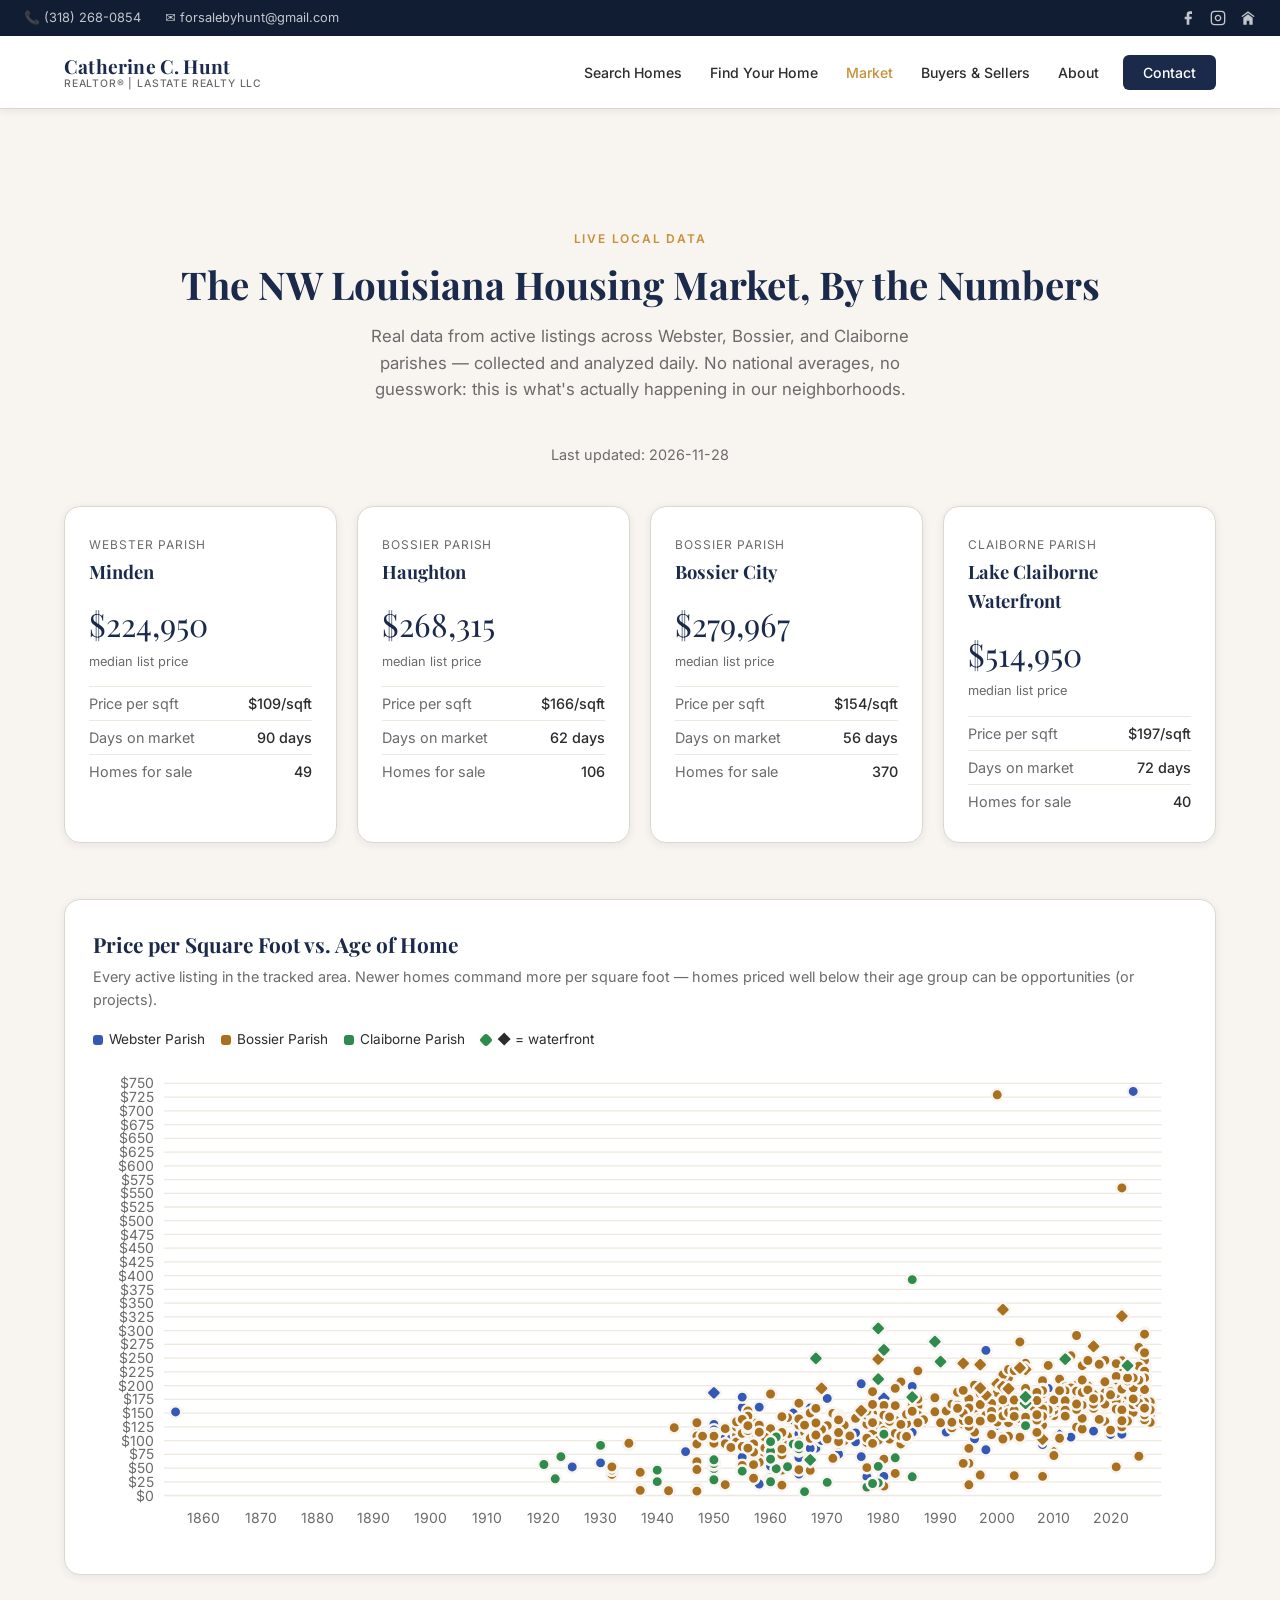
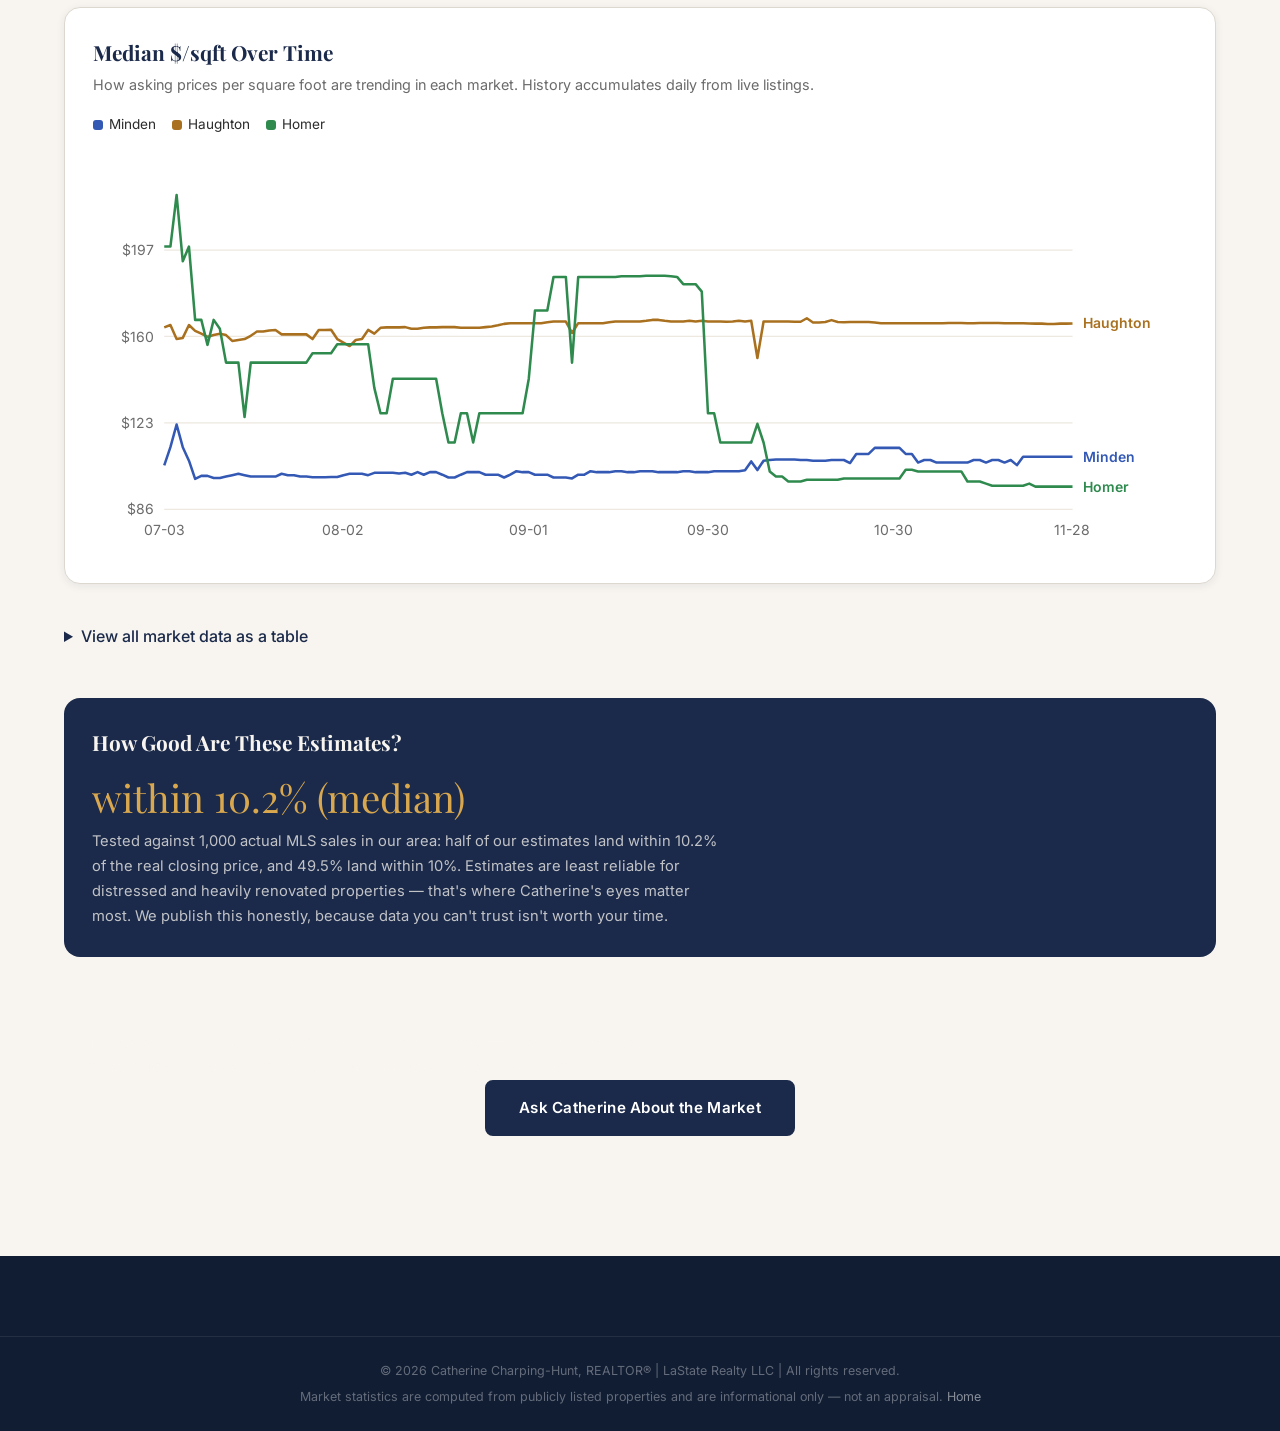
==== commit f22e2a1e: "Publish site 2026-11-28" ====
--- a/market.html
+++ b/market.html
@@ -103,7 +103,7 @@
       <p class="section-eyebrow center">Live Local Data</p>
       <h1 class="section-title center">The NW Louisiana Housing Market, By the Numbers</h1>
       <p class="section-sub center">Real data from active listings across Webster, Bossier, and Claiborne parishes — collected and analyzed daily. No national averages, no guesswork: this is what's actually happening in our neighborhoods.</p>
-      <p class="updated-line">Last updated: <span data-stat-updated>2026-11-27</span></p>
+      <p class="updated-line">Last updated: <span data-stat-updated>2026-11-28</span></p>
 
       <!-- Market Pulse (published only after Catherine approves the draft) -->
       <div class="pulse-card" id="pulse-card" hidden>
@@ -120,17 +120,17 @@
           <div class="cohort-price" data-stat="Minden:median_price">$224,950</div>
           <div class="cohort-price-label">median list price</div>
           <div class="cohort-row"><span>Price per sqft</span><span data-stat="Minden:median_ppsf">$108/sqft</span></div>
-          <div class="cohort-row"><span>Days on market</span><span data-stat="Minden:median_dom">89 days</span></div>
+          <div class="cohort-row"><span>Days on market</span><span data-stat="Minden:median_dom">90 days</span></div>
           <div class="cohort-row"><span>Homes for sale</span><span data-stat="Minden:inventory">49</span></div>
         </div>
         <div class="cohort-card">
           <span class="cohort-tag">Bossier Parish</span>
           <h3>Haughton</h3>
-          <div class="cohort-price" data-stat="Haughton:median_price">$268,658</div>
+          <div class="cohort-price" data-stat="Haughton:median_price">$268,315</div>
           <div class="cohort-price-label">median list price</div>
           <div class="cohort-row"><span>Price per sqft</span><span data-stat="Haughton:median_ppsf">$166/sqft</span></div>
           <div class="cohort-row"><span>Days on market</span><span data-stat="Haughton:median_dom">62 days</span></div>
-          <div class="cohort-row"><span>Homes for sale</span><span data-stat="Haughton:inventory">105</span></div>
+          <div class="cohort-row"><span>Homes for sale</span><span data-stat="Haughton:inventory">106</span></div>
         </div>
         <div class="cohort-card">
           <span class="cohort-tag">Bossier Parish</span>
@@ -138,7 +138,7 @@
           <div class="cohort-price" data-stat="Bossier City:median_price">$279,967</div>
           <div class="cohort-price-label">median list price</div>
           <div class="cohort-row"><span>Price per sqft</span><span data-stat="Bossier City:median_ppsf">$154/sqft</span></div>
-          <div class="cohort-row"><span>Days on market</span><span data-stat="Bossier City:median_dom">55 days</span></div>
+          <div class="cohort-row"><span>Days on market</span><span data-stat="Bossier City:median_dom">56 days</span></div>
           <div class="cohort-row"><span>Homes for sale</span><span data-stat="Bossier City:inventory">370</span></div>
         </div>
         <div class="cohort-card">
@@ -147,7 +147,7 @@
           <div class="cohort-price" data-stat="Waterfront:median_price">$514,950</div>
           <div class="cohort-price-label">median list price</div>
           <div class="cohort-row"><span>Price per sqft</span><span data-stat="Waterfront:median_ppsf">$197/sqft</span></div>
-          <div class="cohort-row"><span>Days on market</span><span data-stat="Waterfront:median_dom">71 days</span></div>
+          <div class="cohort-row"><span>Days on market</span><span data-stat="Waterfront:median_dom">72 days</span></div>
           <div class="cohort-row"><span>Homes for sale</span><span data-stat="Waterfront:inventory">40</span></div>
         </div>
       </div>
